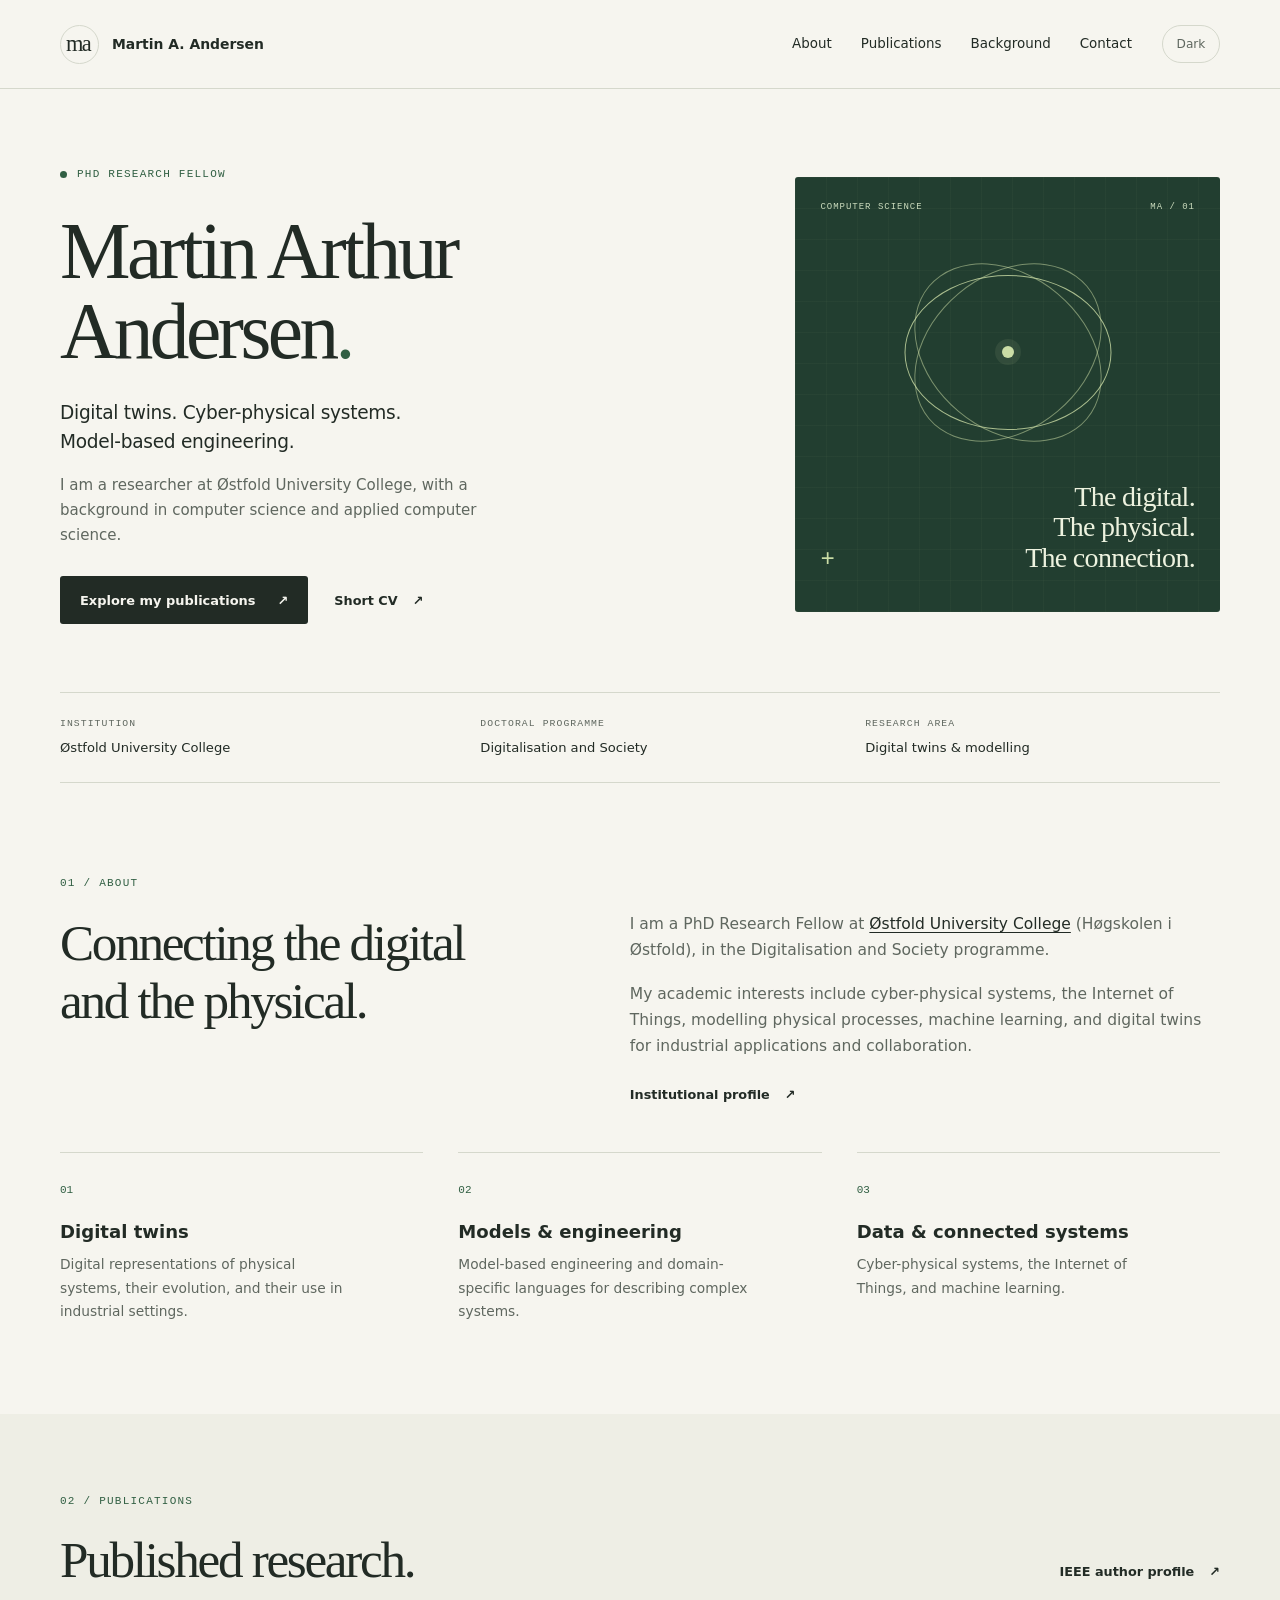
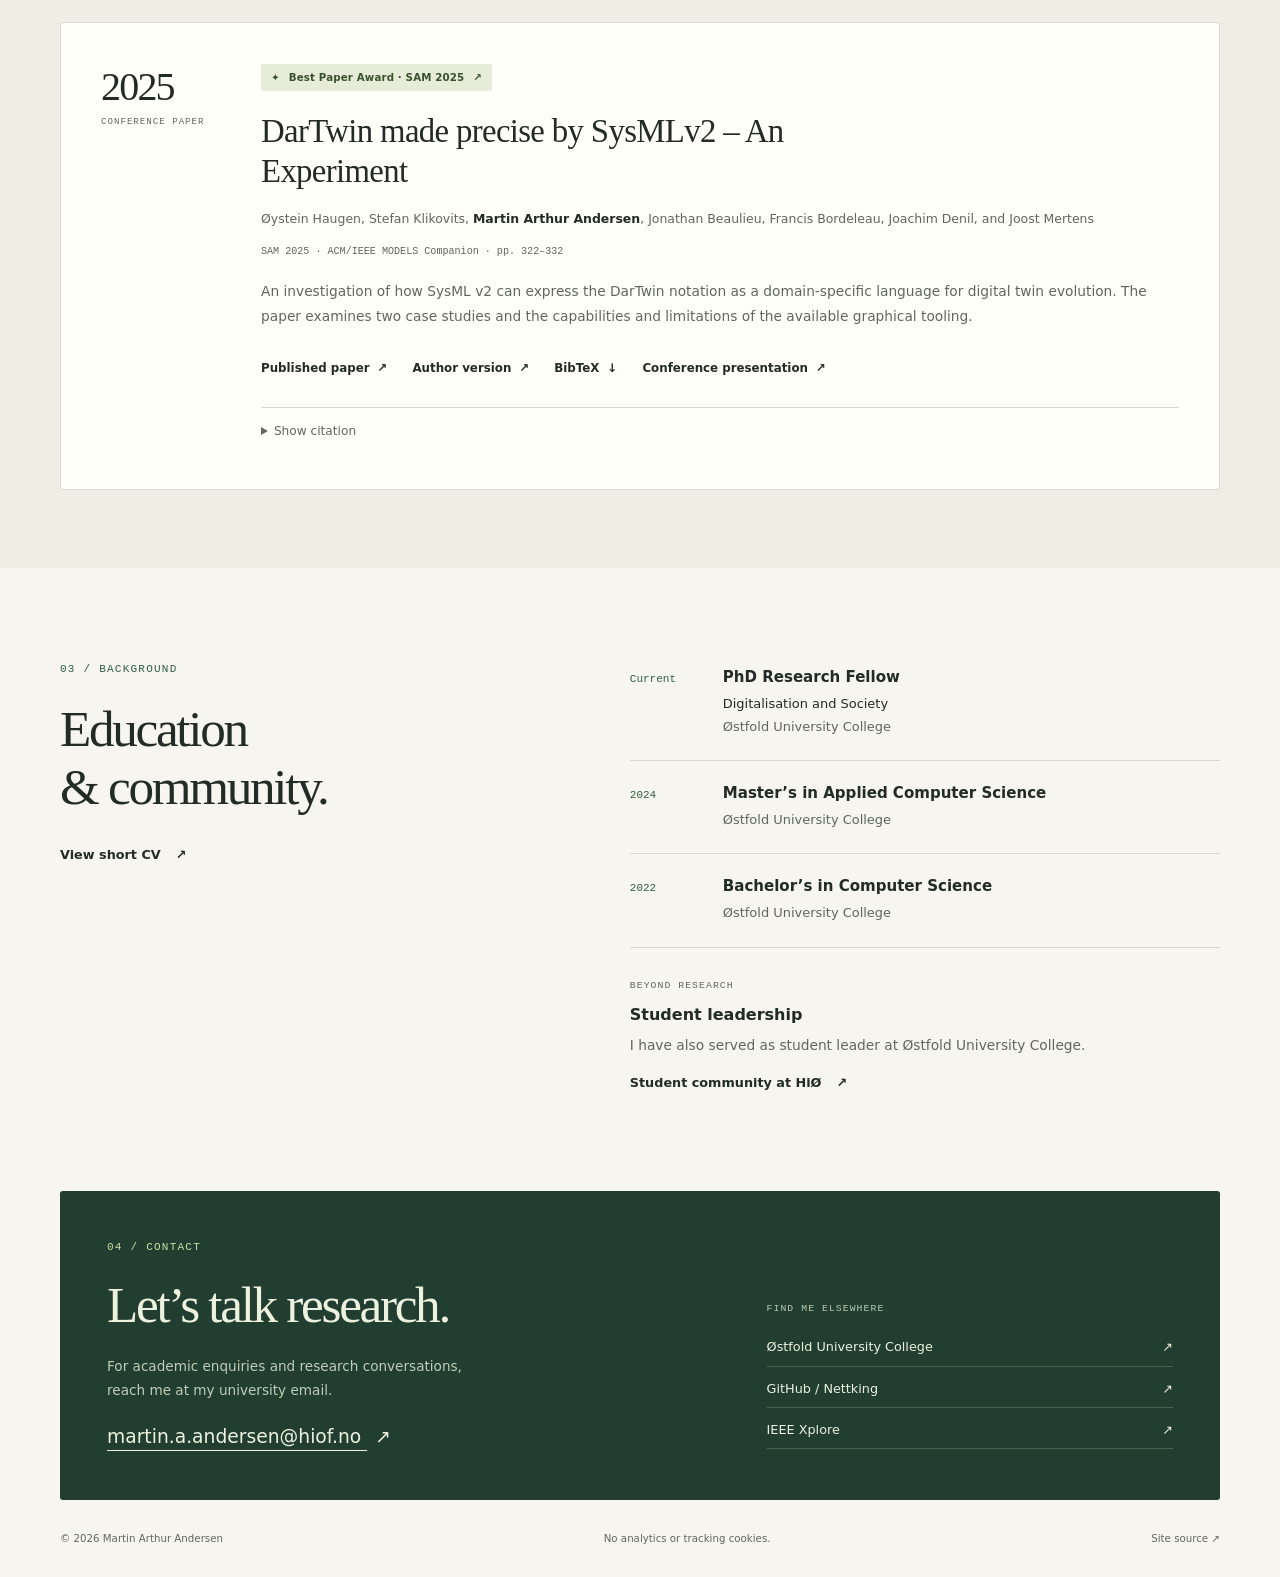
==== index.html @ 7607afc4 "Build personal academic website with verified published research" ====
<!doctype html>
<html lang="en">
<head>
  <meta charset="utf-8">
  <meta name="viewport" content="width=device-width, initial-scale=1">
  <meta name="description" content="Martin Arthur Andersen — PhD Research Fellow at Østfold University College. Digital twins, cyber-physical systems, modelling, and published research.">
  <meta name="theme-color" content="#f6f5ef">
  <meta name="color-scheme" content="light dark">
  <meta name="author" content="Martin Arthur Andersen">
  <meta property="og:type" content="website">
  <meta property="og:title" content="Martin Arthur Andersen | Researcher">
  <meta property="og:description" content="PhD Research Fellow at Østfold University College. Digital twins, cyber-physical systems, and model-based engineering.">
  <meta property="og:url" content="https://nettking.github.io/">
  <link rel="canonical" href="https://nettking.github.io/">
  <link rel="icon" href="assets/favicon.svg" type="image/svg+xml">
  <link rel="stylesheet" href="assets/style.css">
  <script src="assets/site.js" defer></script>
  <title>Martin Arthur Andersen | PhD Research Fellow</title>
  <script type="application/ld+json">
  {"@context":"https://schema.org","@type":"Person","name":"Martin Arthur Andersen","url":"https://nettking.github.io/","jobTitle":"PhD Research Fellow","affiliation":{"@type":"CollegeOrUniversity","name":"Østfold University College","url":"https://www.hiof.no/english/"},"email":"mailto:martin.a.andersen@hiof.no","knowsAbout":["Digital twins","Cyber-physical systems","Model-based engineering","Internet of Things","Machine learning"],"sameAs":["https://www.hiof.no/iio/english/people/aca/martiaan/","https://github.com/Nettking","https://ieeexplore.ieee.org/author/555106484345903"]}
  </script>
</head>
<body>
  <a class="skip-link" href="#main">Skip to content</a>
  <header class="site-header">
    <div class="container header-inner">
      <a class="wordmark" href="./" aria-label="Martin Arthur Andersen, home"><span class="monogram" aria-hidden="true">ma</span><span>Martin A. Andersen</span></a>
      <nav aria-label="Main navigation">
        <a href="#about">About</a><a href="#publications">Publications</a><a href="#background">Background</a><a href="#contact">Contact</a>
      </nav>
      <button class="theme-toggle" type="button" aria-label="Dark theme" aria-pressed="false" hidden>Dark</button>
    </div>
  </header>

  <main id="main">
    <section class="hero container" aria-labelledby="hero-title">
      <div class="hero-copy">
        <p class="eyebrow"><span class="status-dot" aria-hidden="true"></span>PhD Research Fellow</p>
        <h1 id="hero-title">Martin Arthur<br>Andersen<span class="accent">.</span></h1>
        <p class="hero-lead">Digital twins. Cyber-physical systems.<br>Model-based engineering.</p>
        <p class="hero-description">I am a researcher at Østfold University College, with a background in computer science and applied computer science.</p>
        <div class="actions"><a class="button button-primary" href="#publications">Explore my publications <span aria-hidden="true">↗</span></a><a class="text-link" href="cv.html">Short CV <span aria-hidden="true">↗</span></a></div>
      </div>
      <div class="hero-art" aria-hidden="true">
        <div class="art-caption"><span>COMPUTER SCIENCE</span><span>MA / 01</span></div>
        <div class="orbital"><span class="orbit orbit-one"></span><span class="orbit orbit-two"></span><span class="orbit orbit-three"></span><span class="orbit-center"></span></div>
        <div class="art-bottom"><span class="art-cross">+</span><p>The digital.<br>The physical.<br>The connection.</p></div>
      </div>
    </section>

    <div class="container affiliation-strip" aria-label="Academic affiliation">
      <div><span class="micro-label">Institution</span><span>Østfold University College</span></div>
      <div><span class="micro-label">Doctoral programme</span><span>Digitalisation and Society</span></div>
      <div><span class="micro-label">Research area</span><span>Digital twins &amp; modelling</span></div>
    </div>

    <section class="container section" id="about" aria-labelledby="about-title">
      <div class="section-intro"><p class="eyebrow">01 / About</p><h2 id="about-title">Connecting the digital<br>and the physical.</h2></div>
      <div class="about-copy"><p>I am a PhD Research Fellow at <a href="https://www.hiof.no/iio/english/people/aca/martiaan/">Østfold University College</a> (<span lang="nb">Høgskolen i Østfold</span>), in the Digitalisation and Society programme.</p><p>My academic interests include cyber-physical systems, the Internet of Things, modelling physical processes, machine learning, and digital twins for industrial applications and collaboration.</p><a class="text-link" href="https://www.hiof.no/iio/english/people/aca/martiaan/">Institutional profile <span aria-hidden="true">↗</span></a></div>
      <div class="interest-grid">
        <article class="interest"><span class="interest-number" aria-hidden="true">01</span><h3>Digital twins</h3><p>Digital representations of physical systems, their evolution, and their use in industrial settings.</p></article>
        <article class="interest"><span class="interest-number" aria-hidden="true">02</span><h3>Models &amp; engineering</h3><p>Model-based engineering and domain-specific languages for describing complex systems.</p></article>
        <article class="interest"><span class="interest-number" aria-hidden="true">03</span><h3>Data &amp; connected systems</h3><p>Cyber-physical systems, the Internet of Things, and machine learning.</p></article>
      </div>
    </section>

    <section class="publication-section" id="publications" aria-labelledby="publications-title">
      <div class="container">
        <div class="section-heading"><div><p class="eyebrow">02 / Publications</p><h2 id="publications-title">Published research.</h2></div><a class="text-link" href="https://ieeexplore.ieee.org/author/555106484345903">IEEE author profile <span aria-hidden="true">↗</span></a></div>
        <article class="publication" data-publication-id="haugen2025dartwin">
          <div class="publication-side"><span class="publication-year">2025</span><span class="micro-label">Conference paper</span></div>
          <div class="publication-content">
            <a class="award-badge" href="https://sdl-forum.org/Events/SAM2025/papers.php"><span aria-hidden="true">✦</span> Best Paper Award · SAM 2025 <span aria-hidden="true">↗</span></a>
            <h3>DarTwin made precise by SysMLv2 – An Experiment</h3>
            <p class="authors">Øystein Haugen, Stefan Klikovits, <strong>Martin Arthur Andersen</strong>, Jonathan Beaulieu, Francis Bordeleau, Joachim Denil, and Joost Mertens</p>
            <p class="publication-venue">SAM 2025 · ACM/IEEE MODELS Companion · pp. 322–332</p>
            <p class="publication-summary">An investigation of how SysML v2 can express the DarTwin notation as a domain-specific language for digital twin evolution. The paper examines two case studies and the capabilities and limitations of the available graphical tooling.</p>
            <div class="publication-links"><a href="https://doi.org/10.1109/MODELS-C68889.2025.00051">Published paper <span aria-hidden="true">↗</span></a><a href="https://arxiv.org/abs/2510.12478">Author version <span aria-hidden="true">↗</span></a><a href="assets/publications.bib" download>BibTeX <span aria-hidden="true">↓</span></a><a href="https://www.youtube.com/watch?v=5FFlszCC71g">Conference presentation <span aria-hidden="true">↗</span></a></div>
            <details class="citation"><summary>Show citation</summary><p id="citation-text">Haugen, Ø., Klikovits, S., Andersen, M. A., Beaulieu, J., Bordeleau, F., Denil, J., &amp; Mertens, J. (2025). DarTwin made precise by SysMLv2 – An Experiment. In 2025 ACM/IEEE 28th International Conference on Model Driven Engineering Languages and Systems Companion (MODELS-C), pp. 322–332. https://doi.org/10.1109/MODELS-C68889.2025.00051</p><button class="copy-button" type="button" data-copy="citation-text" hidden>Copy citation</button><span class="copy-status" role="status" aria-live="polite"></span></details>
          </div>
        </article>
      </div>
    </section>

    <section class="container section background-section" id="background" aria-labelledby="background-title">
      <div class="section-intro"><p class="eyebrow">03 / Background</p><h2 id="background-title">Education<br>&amp; community.</h2><a class="text-link" href="cv.html">View short CV <span aria-hidden="true">↗</span></a></div>
      <div class="background-content">
        <ol class="timeline">
          <li><span class="timeline-date">Current</span><div><h3>PhD Research Fellow</h3><p>Digitalisation and Society</p><p class="muted">Østfold University College</p></div></li>
          <li><span class="timeline-date">2024</span><div><h3>Master’s in Applied Computer Science</h3><p class="muted">Østfold University College</p></div></li>
          <li><span class="timeline-date">2022</span><div><h3>Bachelor’s in Computer Science</h3><p class="muted">Østfold University College</p></div></li>
        </ol>
        <div class="community"><p class="micro-label">Beyond research</p><h3>Student leadership</h3><p>I have also served as student leader at Østfold University College.</p><a class="text-link" href="https://www.hiof.no/english/studies/exchange-students/events/Fall%202024%20Information%20Meeting">Student community at HiØ <span aria-hidden="true">↗</span></a></div>
      </div>
    </section>

    <section class="container contact-section" id="contact" aria-labelledby="contact-title">
      <div><p class="eyebrow">04 / Contact</p><h2 id="contact-title">Let’s talk research.</h2><p>For academic enquiries and research conversations,<br class="desktop-break"> reach me at my university email.</p><a class="contact-email" href="mailto:martin.a.andersen@hiof.no">martin.a.andersen@hiof.no <span aria-hidden="true">↗</span></a></div>
      <div class="contact-profiles"><span class="micro-label">Find me elsewhere</span><a href="https://www.hiof.no/iio/english/people/aca/martiaan/">Østfold University College <span aria-hidden="true">↗</span></a><a href="https://github.com/Nettking">GitHub / Nettking <span aria-hidden="true">↗</span></a><a href="https://ieeexplore.ieee.org/author/555106484345903">IEEE Xplore <span aria-hidden="true">↗</span></a></div>
    </section>
  </main>
  <footer class="container site-footer"><p>© 2026 Martin Arthur Andersen</p><p>No analytics or tracking cookies.</p><a href="https://github.com/Nettking/nettking.github.io">Site source <span aria-hidden="true">↗</span></a></footer>
</body>
</html>
---- assets/style.css ----
:root{--bg:#f6f5ef;--surface:#eeeee5;--paper:#fffef8;--ink:#222b25;--muted:#5f675f;--line:#d5d8cc;--accent:#315f43;--dark:#223e30;--light:#edf2df;--lime:#cbdda6;--badge-bg:#e6ecd7;--badge-ink:#38512c;--serif:Georgia,'Times New Roman',serif;--sans:system-ui,-apple-system,BlinkMacSystemFont,'Segoe UI',sans-serif;--mono:ui-monospace,SFMono-Regular,Consolas,monospace;color-scheme:light}
:root[data-theme="dark"]{--bg:#19221d;--surface:#202b24;--paper:#263329;--ink:#ecf0e3;--muted:#b7c2b3;--line:#405045;--accent:#b5d19c;--dark:#172e23;--badge-bg:#35482c;--badge-ink:#e2efcf;color-scheme:dark}
@media(prefers-color-scheme:dark){:root:not([data-theme="light"]){--bg:#19221d;--surface:#202b24;--paper:#263329;--ink:#ecf0e3;--muted:#b7c2b3;--line:#405045;--accent:#b5d19c;--dark:#172e23;--badge-bg:#35482c;--badge-ink:#e2efcf;color-scheme:dark}}
*{box-sizing:border-box}html{scroll-behavior:smooth;scroll-padding-top:7rem}body{margin:0;background:var(--bg);color:var(--ink);font-family:var(--sans);font-size:16px;line-height:1.65;-webkit-font-smoothing:antialiased}a{color:inherit;text-underline-offset:.22em;text-decoration-thickness:1px}a:hover{color:var(--accent)}button{font:inherit;cursor:pointer}button[hidden]{display:none!important}a,button,summary{-webkit-tap-highlight-color:transparent}a:focus-visible,button:focus-visible,summary:focus-visible{outline:3px solid var(--accent);outline-offset:5px;border-radius:2px}::selection{background:var(--lime);color:#223e30}h1,h2,h3,p{margin-top:0}h1,h2{font-family:var(--serif);font-weight:400;letter-spacing:-.045em}h2{font-size:clamp(2.4rem,4vw,3.5rem);line-height:1.12;margin-bottom:1.4rem}h3{font-size:1.13rem;line-height:1.4;font-weight:600}p{margin-bottom:1.2rem}svg{display:block}.container{width:min(1160px,calc(100% - 96px));margin-inline:auto}.skip-link{position:absolute;left:16px;top:-100px;z-index:20;padding:12px 20px;background:var(--paper)}.skip-link:focus{top:12px}.site-header{position:sticky;top:0;z-index:10;background:var(--bg);border-bottom:1px solid var(--line)}.header-inner{display:flex;align-items:center;gap:30px;min-height:88px}.wordmark{display:flex;align-items:center;gap:13px;font-size:.87rem;font-weight:600;text-decoration:none;white-space:nowrap}.monogram{display:grid;place-items:center;width:39px;height:39px;border:1px solid var(--line);border-radius:50%;font-family:var(--serif);font-size:1.4rem;font-weight:400;letter-spacing:-.08em;padding-right:3px}nav{display:flex;align-items:center;gap:29px;margin-left:auto;font-size:.84rem}nav a{text-decoration:none}nav a:hover{text-decoration:underline}.theme-toggle{background:none;color:var(--muted);border:1px solid var(--line);border-radius:50px;padding:6px 13px;font-size:.76rem;min-height:38px;min-width:58px}.hero{display:grid;grid-template-columns:1.6fr 1fr;gap:56px;align-items:center;padding-block:76px 68px}.hero-copy{min-width:0}.eyebrow,.micro-label{font-family:var(--mono);text-transform:uppercase;font-weight:400;font-size:.69rem;letter-spacing:.11em}.eyebrow{display:flex;align-items:center;gap:10px;color:var(--accent);margin-bottom:28px}.status-dot{width:7px;height:7px;border-radius:50%;background:var(--accent)}h1{font-size:clamp(3.6rem,6.2vw,5.8rem);line-height:1.01;margin-bottom:26px}.accent{color:var(--accent)}.hero-lead{font-size:1.16rem;line-height:1.6;letter-spacing:-.015em;margin-bottom:16px}.hero-description{color:var(--muted);max-width:430px;font-size:.94rem}.actions{display:flex;align-items:center;gap:26px;flex-wrap:wrap;margin-top:29px}.button{display:inline-flex;gap:22px;align-items:center;justify-content:center;min-height:48px;padding:11px 19px;font-size:.81rem;font-weight:600;text-decoration:none;border:1px solid transparent;border-radius:3px}.button-primary{background:var(--ink);color:var(--bg)}.button-primary:hover{background:var(--accent);color:var(--bg)}.text-link{font-size:.8rem;font-weight:600;text-decoration:none;display:inline-flex;align-items:center;gap:15px;padding-block:6px}.text-link:hover{text-decoration:underline}.hero-art{background:var(--dark);color:var(--light);height:435px;border-radius:3px;padding:25px;position:relative;overflow:hidden;background-image:linear-gradient(#d1dfb908 1px,transparent 1px),linear-gradient(90deg,#d1dfb908 1px,transparent 1px);background-size:31px 31px}.art-caption{display:flex;justify-content:space-between;font:9px var(--mono);letter-spacing:.11em;color:#cbdbbd}.orbital{height:270px;position:relative;width:100%}.orbit{position:absolute;display:block;width:155px;height:207px;left:50%;top:37px;border:1px solid #cbdda685;border-radius:50%;transform-origin:center}.orbit-one{transform:translateX(-50%) rotate(-50deg)}.orbit-two{transform:translateX(-50%) rotate(50deg)}.orbit-three{transform:translateX(-50%) rotate(90deg);border-color:#cbdda6cc}.orbit-center{position:absolute;width:12px;height:12px;left:calc(50% - 6px);top:134px;border-radius:50%;background:var(--lime);box-shadow:0 0 0 7px #cbdda617}.art-bottom{display:flex;align-items:flex-end;justify-content:space-between}.art-bottom p{font:1.75rem/1.08 var(--serif);letter-spacing:-.025em;margin:0;text-align:right}.art-cross{font:24px var(--mono);color:var(--lime)}.affiliation-strip{display:grid;grid-template-columns:1.1fr 1fr 1fr;border-top:1px solid var(--line);border-bottom:1px solid var(--line);padding-block:23px;gap:30px}.affiliation-strip>div{display:flex;flex-direction:column;gap:5px;font-size:.82rem}.micro-label{color:var(--muted);font-size:.61rem}.section{display:grid;grid-template-columns:1fr 1.22fr;column-gap:86px;padding-block:91px}.section-intro .eyebrow{margin-bottom:22px}.about-copy{font-size:.97rem;padding-top:38px}.about-copy p{color:var(--muted)}.about-copy a:not(.text-link){color:var(--ink)}.interest-grid{grid-column:1/-1;display:grid;grid-template-columns:repeat(3,1fr);gap:35px;margin-top:40px}.interest{border-top:1px solid var(--line);padding-top:22px}.interest-number{font:11px var(--mono);color:var(--accent)}.interest h3{margin:18px 0 9px}.interest p{font-size:.86rem;line-height:1.7;color:var(--muted);max-width:295px;margin-bottom:0}.publication-section{background:var(--surface);padding-block:78px}.section-heading{display:flex;justify-content:space-between;align-items:flex-end;gap:20px;margin-bottom:34px}.section-heading h2{margin-bottom:0}.section-heading .eyebrow{margin-bottom:20px}.section-heading .text-link{white-space:nowrap}.publication{background:var(--paper);border:1px solid var(--line);border-radius:3px;padding:40px;display:grid;grid-template-columns:132px 1fr;gap:28px}.publication-side{display:flex;flex-direction:column;gap:7px;padding-top:4px}.publication-year{font:2.5rem/1 var(--serif);letter-spacing:-.045em}.publication-side .micro-label{font-size:.57rem}.publication-content{min-width:0}.award-badge{display:inline-flex;align-items:center;gap:9px;padding:6px 10px;border-radius:2px;background:var(--badge-bg);color:var(--badge-ink);font-size:.64rem;font-weight:600;letter-spacing:.015em;text-decoration:none;line-height:1.5;margin-bottom:20px}.publication h3{font-family:var(--serif);font-size:clamp(1.6rem,2.8vw,2.05rem);font-weight:400;letter-spacing:-.02em;line-height:1.22;margin-bottom:16px;max-width:660px}.authors{font-size:.78rem;line-height:1.9;color:var(--muted);margin-bottom:12px}.authors strong{color:var(--ink);font-weight:600}.publication-venue{font-family:var(--mono);font-size:.63rem;color:var(--muted);line-height:1.8;margin-bottom:18px}.publication-summary{font-size:.86rem;color:var(--muted);line-height:1.8}.publication-links{display:flex;gap:12px 25px;flex-wrap:wrap;margin-top:24px}.publication-links a{font-size:.74rem;font-weight:600;display:inline-flex;align-items:center;gap:8px;text-decoration:none;padding-block:6px}.publication-links a:hover{text-decoration:underline}.citation{font-size:.76rem;margin-top:23px;border-top:1px solid var(--line);padding-top:13px}.citation summary{cursor:pointer;color:var(--muted);width:fit-content;min-height:28px}.citation p{padding-top:15px;overflow-wrap:anywhere}.copy-button{font-size:.72rem;border:1px solid var(--line);border-radius:3px;padding:6px 12px;background:var(--surface);color:var(--ink)}.copy-status{display:inline-block;margin-left:12px;font-size:.72rem}.background-section{padding-block:92px}.timeline{list-style:none;padding:0;margin:0}.timeline li{display:grid;grid-template-columns:73px 1fr;gap:20px;padding-block:22px;border-bottom:1px solid var(--line)}.timeline li:first-child{padding-top:7px}.timeline-date{font:11px var(--mono);color:var(--accent);padding-top:6px}.timeline h3{font-size:.94rem;margin-bottom:5px}.timeline p{font-size:.81rem;margin-bottom:1px}.muted{color:var(--muted)}.community{padding-top:30px}.community .micro-label{margin-bottom:10px}.community h3{font-size:1rem;margin-bottom:8px}.community>p:not(.micro-label){font-size:.86rem;color:var(--muted);margin-bottom:9px}.contact-section{display:grid;grid-template-columns:1.5fr 1fr;gap:50px;background:var(--dark);color:var(--light);padding:47px;border-radius:3px}.contact-section .eyebrow{color:var(--lime);margin-bottom:20px}.contact-section h2{font-size:clamp(2.4rem,4vw,3.4rem);margin-bottom:20px}.contact-section p:not(.eyebrow){color:#c0cdb9;font-size:.85rem;line-height:1.8}.contact-email{font-size:clamp(.95rem,1.6vw,1.17rem);text-underline-offset:7px;overflow-wrap:anywhere}.contact-email span{display:inline-block;padding-left:8px}.contact-section a:hover{color:var(--lime)}.contact-section a:focus-visible{outline-color:var(--lime)}.contact-profiles{align-self:end;padding-bottom:4px;display:flex;flex-direction:column;gap:11px}.contact-profiles .micro-label{color:#b9cbb0;margin-bottom:8px}.contact-profiles a{font-size:.8rem;display:flex;justify-content:space-between;gap:15px;text-decoration:none;padding-bottom:8px;border-bottom:1px solid #cbdda638}.site-footer{display:flex;align-items:center;justify-content:space-between;gap:20px;padding-block:30px;font-size:.64rem;color:var(--muted)}.site-footer p{margin:0}.site-footer a{text-decoration:none}.cv-main{max-width:850px;padding-block:60px}.cv-header{border-bottom:1px solid var(--line);padding-bottom:25px;margin-bottom:35px}.cv-header h1{font-size:clamp(2.8rem,5vw,4rem);margin-bottom:14px}.cv-header .eyebrow{margin-bottom:16px}.cv-header p{margin-bottom:8px}.cv-header .contact-line{font-size:.83rem;overflow-wrap:anywhere}.cv-tools{display:flex;gap:18px;align-items:center;margin-bottom:32px}.cv-section{display:grid;grid-template-columns:150px 1fr;gap:35px;padding-block:24px;border-bottom:1px solid var(--line)}.cv-section h2{font-family:var(--sans);font-size:.91rem;font-weight:600;letter-spacing:0;line-height:1.5;margin:0}.cv-section h3{font-size:.96rem;margin-bottom:6px}.cv-section p{font-size:.85rem}.cv-section p:last-child{margin-bottom:0}.cv-section .cv-item+.cv-item{margin-top:20px}.cv-section .citation{padding-top:0;border:0;margin:0}.error-page{max-width:700px;min-height:75vh;padding-block:100px}.error-page h1{font-size:4rem}.error-page p{max-width:480px}
@media(min-width:1450px){.hero{padding-block:90px 80px}.hero-art{height:455px}.orbital{height:289px}}
@media(max-width:1000px){.container{width:calc(100% - 64px)}.header-inner{gap:20px}nav{gap:19px}.hero{gap:35px;grid-template-columns:1.4fr 1fr}.hero-art{height:407px;padding:20px}.orbital{height:253px}.art-bottom p{font-size:1.6rem}.section{column-gap:44px}.publication{grid-template-columns:95px 1fr;padding:30px;gap:18px}.contact-section{padding:35px;gap:35px}.wordmark>span:last-child{font-size:.8rem}}
@media(max-width:760px){.container{width:calc(100% - 40px)}.header-inner{flex-wrap:wrap;gap:12px;min-height:104px;padding-block:12px}.wordmark{order:1}.theme-toggle{order:2;margin-left:auto}nav{order:3;width:100%;justify-content:space-between;gap:12px;font-size:.76rem}.hero{grid-template-columns:1fr;gap:32px;padding-block:48px 36px}.hero-copy h1{font-size:clamp(3.45rem,11vw,5.6rem)}.hero-description{max-width:520px}.hero-art{display:none}.hero .eyebrow{margin-bottom:22px}.hero-lead{font-size:1.06rem}.affiliation-strip{grid-template-columns:1fr;gap:16px;padding-block:23px}.affiliation-strip>div{flex-direction:row;align-items:baseline;justify-content:space-between;gap:18px;font-size:.75rem}.affiliation-strip .micro-label{max-width:100px;flex-shrink:0;font-size:.56rem}.section{grid-template-columns:1fr;padding-block:56px;gap:20px}.about-copy{padding-top:0;font-size:.9rem}.interest-grid{margin-top:9px;gap:24px;grid-template-columns:1fr}.interest{position:relative;padding:18px 0 0 34px}.interest-number{position:absolute;left:0;top:23px}.interest h3{margin-top:0;font-size:1.03rem}.interest p{max-width:100%}.section-heading{align-items:flex-start;flex-direction:column;gap:12px}.section-heading .eyebrow{margin-bottom:18px}.publication-section{padding-block:52px}.publication{grid-template-columns:1fr;gap:24px;padding:24px}.publication-side{flex-direction:row;align-items:center;gap:15px}.publication-year{font-size:1.8rem}.publication h3{font-size:1.68rem}.award-badge{font-size:.6rem}.publication-links{gap:9px 19px}.background-section{gap:28px}.timeline li{grid-template-columns:61px 1fr;gap:16px}.contact-section{grid-template-columns:1fr;padding:29px;gap:32px}.contact-section h2{font-size:2.5rem}.contact-profiles{max-width:420px}.site-footer{flex-wrap:wrap;justify-content:flex-start;gap:8px 20px;padding-block:24px}.site-footer p:first-child{flex-basis:100%}.cv-main{padding-block:35px}.cv-section{grid-template-columns:1fr;gap:16px}.cv-section h2{color:var(--accent)}html{scroll-padding-top:9rem}}
@media(max-width:370px){.container{width:calc(100% - 32px)}.wordmark>span:last-child{font-size:.73rem}.hero-copy h1{font-size:3.05rem}.affiliation-strip>div{font-size:.68rem}.publication{padding:19px}.contact-section{padding:23px}.contact-email{font-size:.87rem}}
@media(prefers-reduced-motion:reduce){html{scroll-behavior:auto}}
@media print{html{scroll-padding-top:0}body{background:white!important;color:#111!important;font-size:11pt}.site-header,.site-footer,.skip-link,.cv-tools,.hero-art,.theme-toggle,.copy-button{display:none!important}.container{width:100%;max-width:none}.cv-main{padding:0}.cv-header{padding-bottom:14pt;margin-bottom:10pt}.cv-header h1{font-size:28pt}.cv-section{padding-block:13pt;gap:20pt;grid-template-columns:110pt 1fr;break-inside:avoid}.cv-section h2{color:#111!important}.cv-section p{font-size:10pt}.cv-section a{color:#111!important}.cv-header .eyebrow,.muted,.micro-label{color:#444!important}.cv-header p{font-size:10pt}.contact-section,.publication-section{background:white;color:#111}.contact-section p:not(.eyebrow),.contact-section .eyebrow{color:#111}.hero,.section{padding-block:20pt}.contact-section{break-inside:avoid}@page{margin:16mm}}
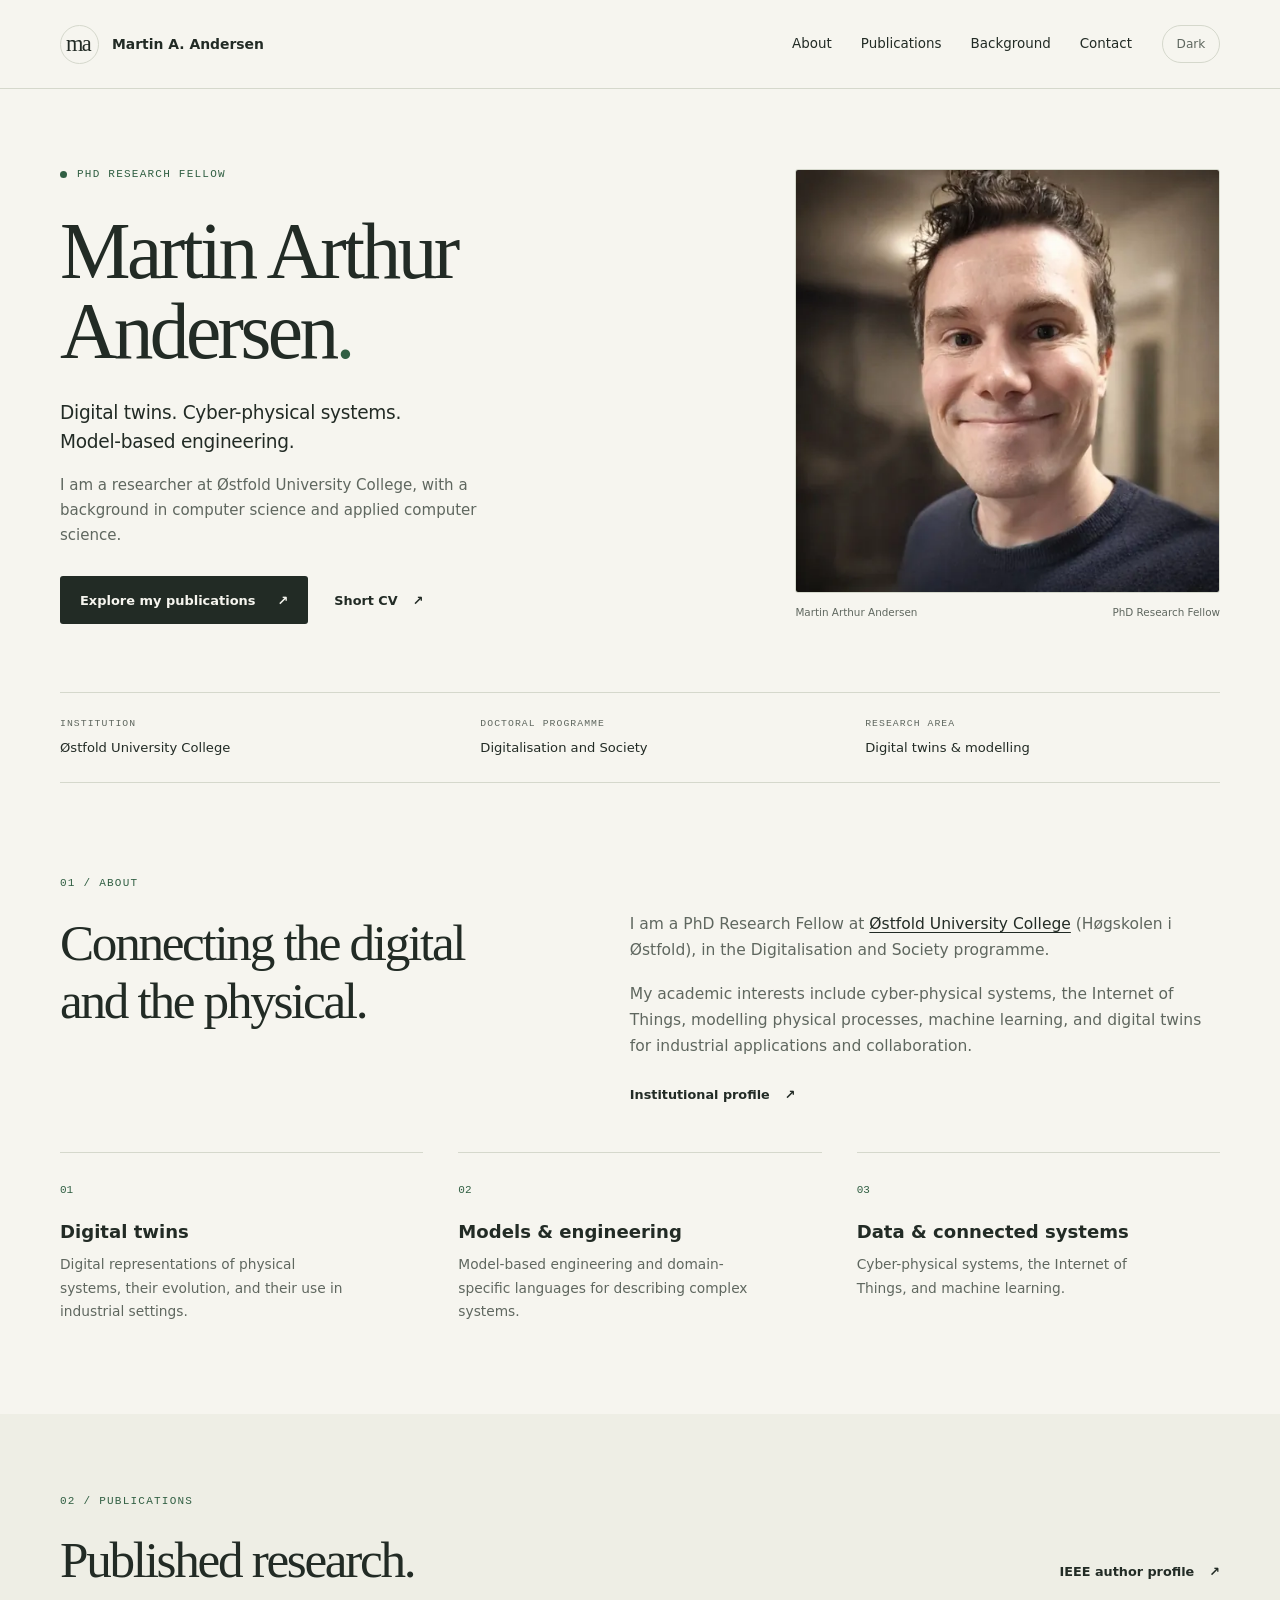
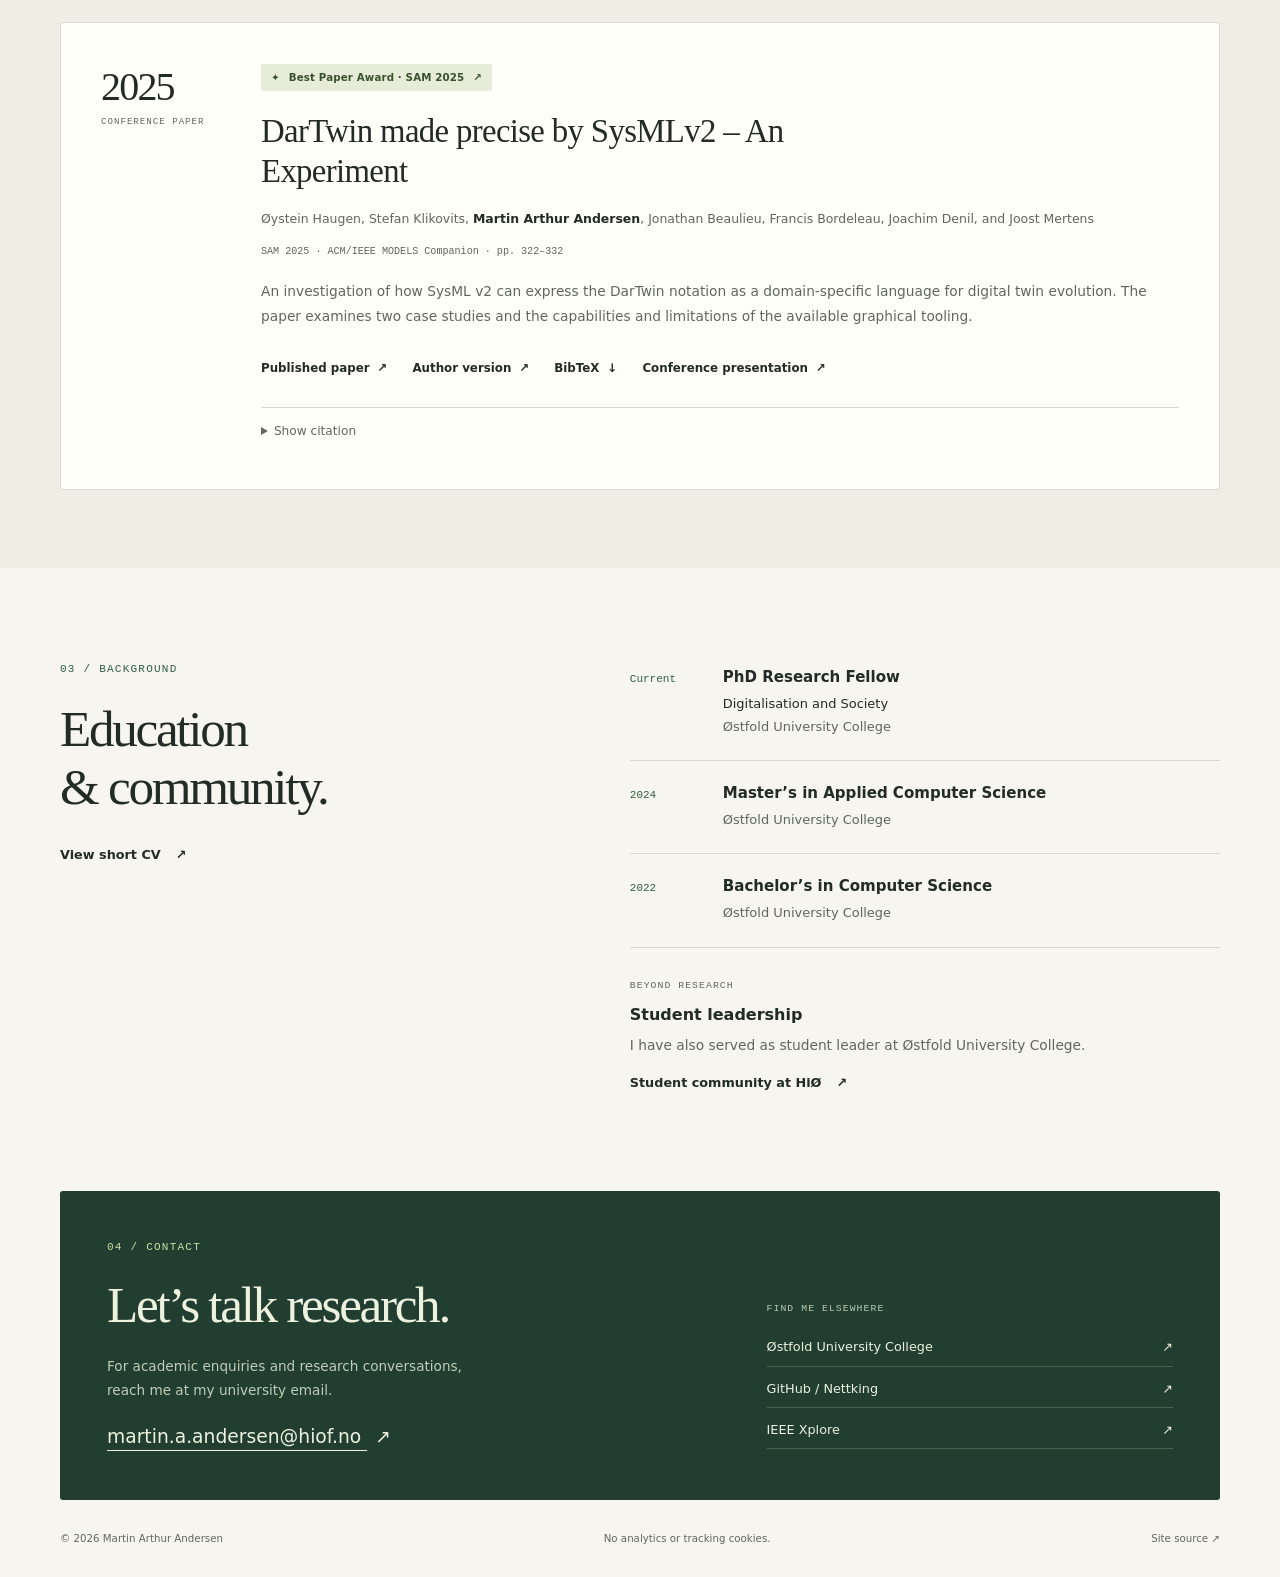
==== commit e8db4016: "Add owner-supplied portrait to the homepage" ====
--- a/index.html
+++ b/index.html
@@ -14,6 +14,7 @@
   <link rel="canonical" href="https://nettking.github.io/">
   <link rel="icon" href="assets/favicon.svg" type="image/svg+xml">
   <link rel="stylesheet" href="assets/style.css">
+  <link rel="stylesheet" href="assets/portrait.css">
   <script src="assets/site.js" defer></script>
   <title>Martin Arthur Andersen | PhD Research Fellow</title>
   <script type="application/ld+json">
@@ -41,11 +42,10 @@
         <p class="hero-description">I am a researcher at Østfold University College, with a background in computer science and applied computer science.</p>
         <div class="actions"><a class="button button-primary" href="#publications">Explore my publications <span aria-hidden="true">↗</span></a><a class="text-link" href="cv.html">Short CV <span aria-hidden="true">↗</span></a></div>
       </div>
-      <div class="hero-art" aria-hidden="true">
-        <div class="art-caption"><span>COMPUTER SCIENCE</span><span>MA / 01</span></div>
-        <div class="orbital"><span class="orbit orbit-one"></span><span class="orbit orbit-two"></span><span class="orbit orbit-three"></span><span class="orbit-center"></span></div>
-        <div class="art-bottom"><span class="art-cross">+</span><p>The digital.<br>The physical.<br>The connection.</p></div>
-      </div>
+      <figure class="hero-portrait">
+        <img src="assets/portrait.webp" alt="Portrait of Martin Arthur Andersen" width="512" height="512" decoding="async" fetchpriority="high">
+        <figcaption><span>Martin Arthur Andersen</span><span>PhD Research Fellow</span></figcaption>
+      </figure>
     </section>
 
     <div class="container affiliation-strip" aria-label="Academic affiliation">
--- a/assets/portrait.css
+++ b/assets/portrait.css
@@ -0,0 +1,37 @@
+/* Owner-supplied portrait. Keep the full square composition on every screen. */
+.hero-portrait {
+  margin: 0;
+  width: 100%;
+  align-self: center;
+}
+.hero-portrait img {
+  display: block;
+  width: 100%;
+  height: auto;
+  aspect-ratio: 1;
+  border: 1px solid var(--line);
+  border-radius: 3px;
+}
+.hero-portrait figcaption {
+  display: flex;
+  justify-content: space-between;
+  flex-wrap: wrap;
+  gap: 4px 12px;
+  margin-top: 12px;
+  color: var(--muted);
+  font-size: .65rem;
+  line-height: 1.5;
+}
+@media (max-width: 760px) {
+  .hero-portrait {
+    grid-row: 1;
+    width: 160px;
+    max-width: 100%;
+  }
+  .hero-portrait figcaption {
+    display: none;
+  }
+}
+@media print {
+  .hero-portrait { display: none; }
+}
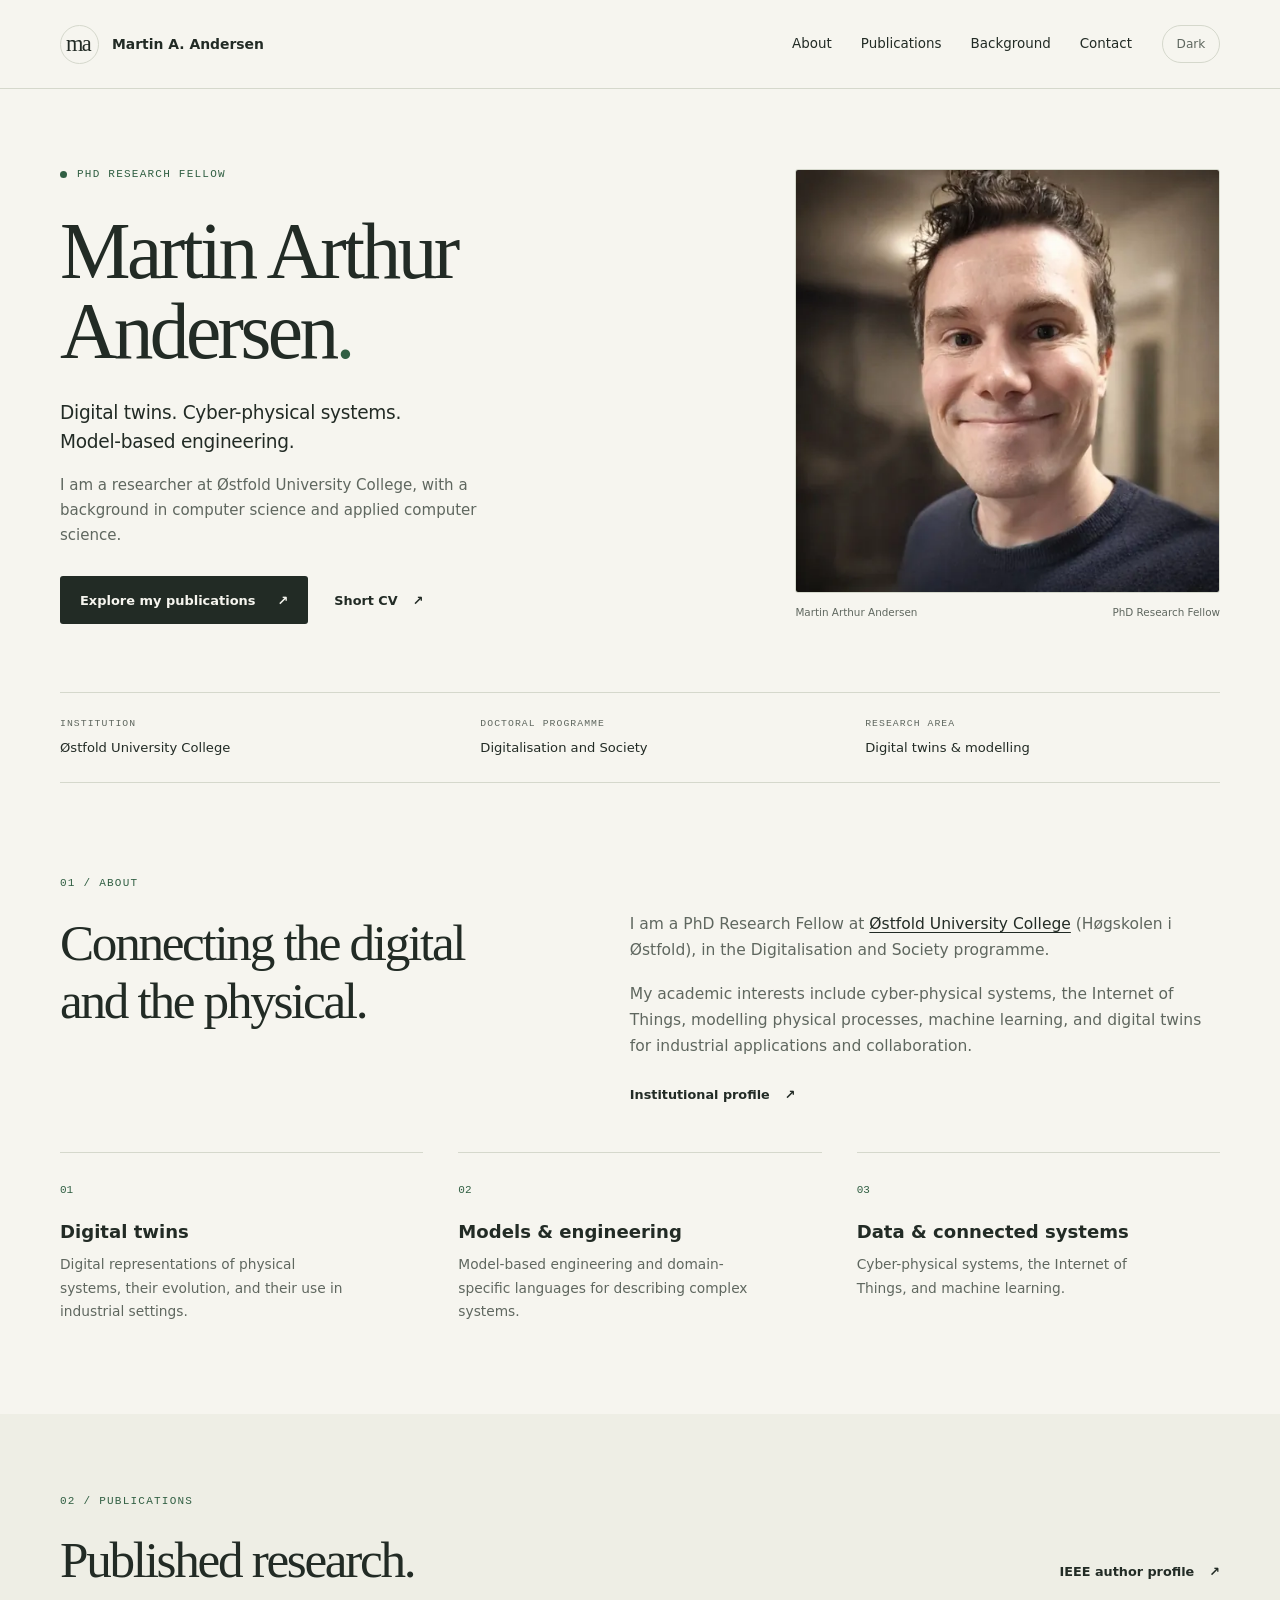
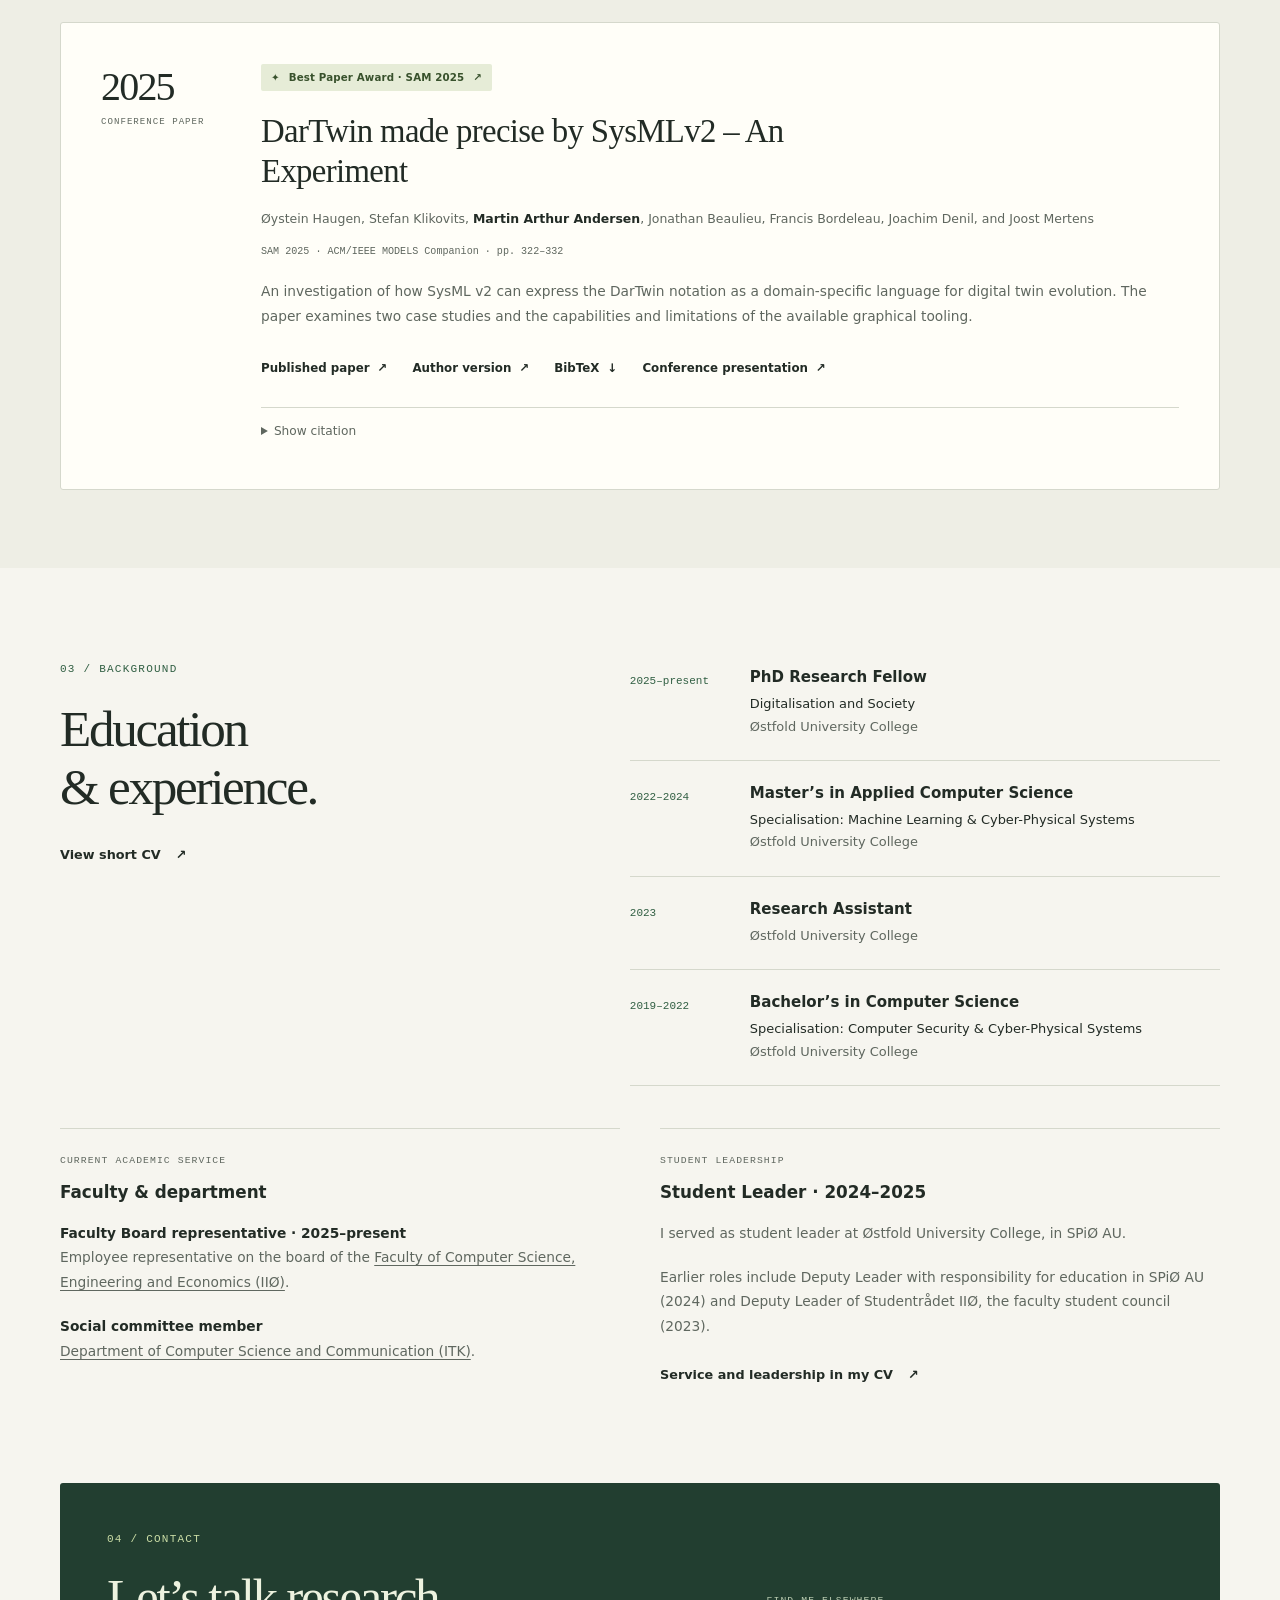
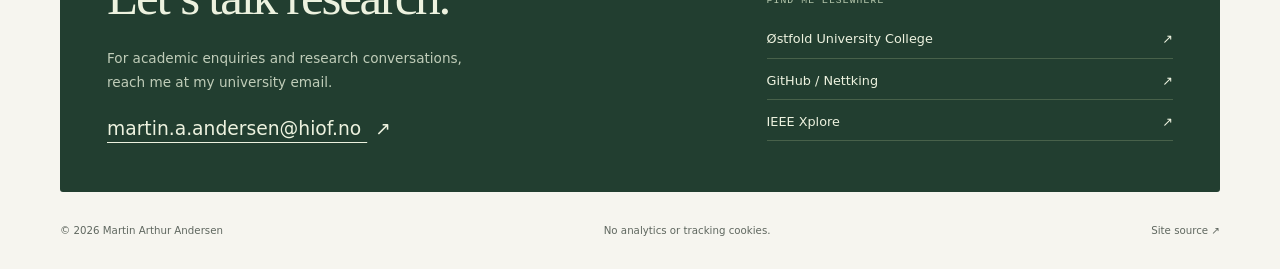
==== commit b151c824: "Expand approved professional background and current academic service" ====
--- a/index.html
+++ b/index.html
@@ -15,6 +15,7 @@
   <link rel="icon" href="assets/favicon.svg" type="image/svg+xml">
   <link rel="stylesheet" href="assets/style.css">
   <link rel="stylesheet" href="assets/portrait.css">
+  <link rel="stylesheet" href="assets/background.css">
   <script src="assets/site.js" defer></script>
   <title>Martin Arthur Andersen | PhD Research Fellow</title>
   <script type="application/ld+json">
@@ -83,14 +84,27 @@
     </section>
 
     <section class="container section background-section" id="background" aria-labelledby="background-title">
-      <div class="section-intro"><p class="eyebrow">03 / Background</p><h2 id="background-title">Education<br>&amp; community.</h2><a class="text-link" href="cv.html">View short CV <span aria-hidden="true">↗</span></a></div>
+      <div class="section-intro"><p class="eyebrow">03 / Background</p><h2 id="background-title">Education<br>&amp; experience.</h2><a class="text-link" href="cv.html">View short CV <span aria-hidden="true">↗</span></a></div>
       <div class="background-content">
         <ol class="timeline">
-          <li><span class="timeline-date">Current</span><div><h3>PhD Research Fellow</h3><p>Digitalisation and Society</p><p class="muted">Østfold University College</p></div></li>
-          <li><span class="timeline-date">2024</span><div><h3>Master’s in Applied Computer Science</h3><p class="muted">Østfold University College</p></div></li>
-          <li><span class="timeline-date">2022</span><div><h3>Bachelor’s in Computer Science</h3><p class="muted">Østfold University College</p></div></li>
+          <li><span class="timeline-date">2025–present</span><div><h3>PhD Research Fellow</h3><p>Digitalisation and Society</p><p class="muted">Østfold University College</p></div></li>
+          <li><span class="timeline-date">2022–2024</span><div><h3>Master’s in Applied Computer Science</h3><p>Specialisation: Machine Learning &amp; Cyber-Physical Systems</p><p class="muted">Østfold University College</p></div></li>
+          <li><span class="timeline-date">2023</span><div><h3>Research Assistant</h3><p class="muted">Østfold University College</p></div></li>
+          <li><span class="timeline-date">2019–2022</span><div><h3>Bachelor’s in Computer Science</h3><p>Specialisation: Computer Security &amp; Cyber-Physical Systems</p><p class="muted">Østfold University College</p></div></li>
         </ol>
-        <div class="community"><p class="micro-label">Beyond research</p><h3>Student leadership</h3><p>I have also served as student leader at Østfold University College.</p><a class="text-link" href="https://www.hiof.no/english/studies/exchange-students/events/Fall%202024%20Information%20Meeting">Student community at HiØ <span aria-hidden="true">↗</span></a></div>
+      </div>
+      <div class="service-grid">
+        <article class="service-card" aria-labelledby="current-service-title">
+          <p class="micro-label">Current academic service</p><h3 id="current-service-title">Faculty &amp; department</h3>
+          <p><strong>Faculty Board representative · 2025–present</strong><br>Employee representative on the board of the <a href="https://www.hiof.no/iio/english/">Faculty of Computer Science, Engineering and Economics (IIØ)</a>.</p>
+          <p><strong>Social committee member</strong><br><a href="https://www.hiof.no/iio/itk/english/">Department of Computer Science and Communication (ITK)</a>.</p>
+        </article>
+        <article class="service-card" aria-labelledby="student-leadership-title">
+          <p class="micro-label">Student leadership</p><h3 id="student-leadership-title">Student Leader · 2024–2025</h3>
+          <p>I served as student leader at Østfold University College, in <span lang="nb">SPiØ AU</span>.</p>
+          <p>Earlier roles include Deputy Leader with responsibility for education in <span lang="nb">SPiØ AU</span> (2024) and Deputy Leader of <span lang="nb">Studentrådet IIØ</span>, the faculty student council (2023).</p>
+          <a class="text-link" href="cv.html#service-title">Service and leadership in my CV <span aria-hidden="true">↗</span></a>
+        </article>
       </div>
     </section>
 
--- a/assets/background.css
+++ b/assets/background.css
@@ -0,0 +1,15 @@
+/* Education periods and the approved service section. */
+.background-content,.service-card,.cv-section>div{min-width:0}
+.timeline li{grid-template-columns:100px minmax(0,1fr)}
+.timeline-date{line-height:1.5}
+.service-grid{grid-column:1/-1;display:grid;grid-template-columns:1fr 1fr;gap:40px;margin-top:42px}
+.service-card{border-top:1px solid var(--line);padding-top:24px}
+.service-card .micro-label{margin-bottom:12px}
+.service-card h3{font-size:1.05rem;margin-bottom:16px}
+.service-card p:not(.micro-label){font-size:.86rem;color:var(--muted);line-height:1.8}
+.service-card strong{color:var(--ink);font-weight:600}
+.service-card a:not(.text-link){text-decoration-thickness:1px}
+.cv-section .muted[lang="nb"]{font-size:.76rem}
+@media(max-width:760px){.service-grid{grid-template-columns:1fr;gap:25px;margin-top:6px}.timeline li{grid-template-columns:88px minmax(0,1fr);gap:16px}}
+@media(max-width:370px){.timeline li{grid-template-columns:76px minmax(0,1fr);gap:12px}.timeline-date{font-size:10px}}
+@media print{.cv-section{padding-block:9pt}.cv-section p{margin-bottom:7pt}.cv-section .cv-item+.cv-item{margin-top:12pt}.service-grid{gap:20pt;margin-top:20pt}.service-card{break-inside:avoid}.cv-section .cv-item{break-inside:avoid}.cv-section .muted[lang="nb"]{font-size:9pt}}
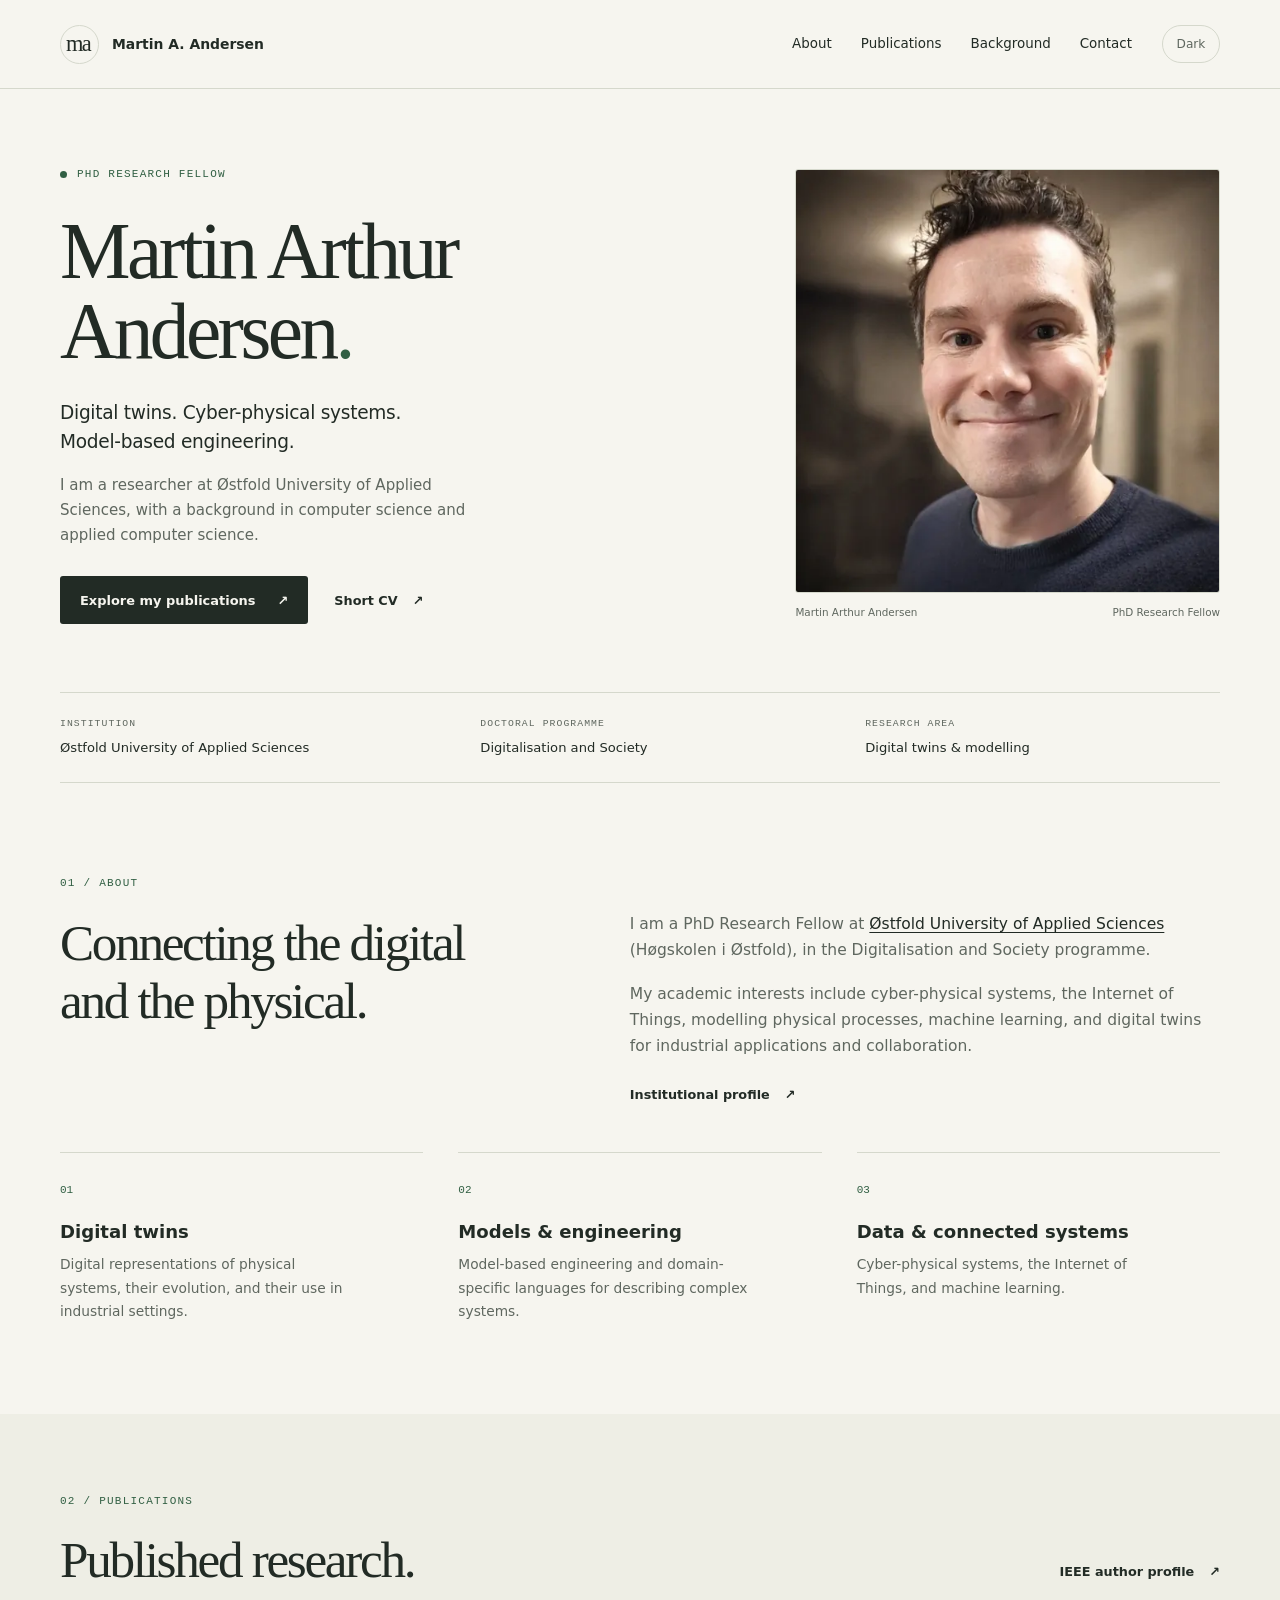
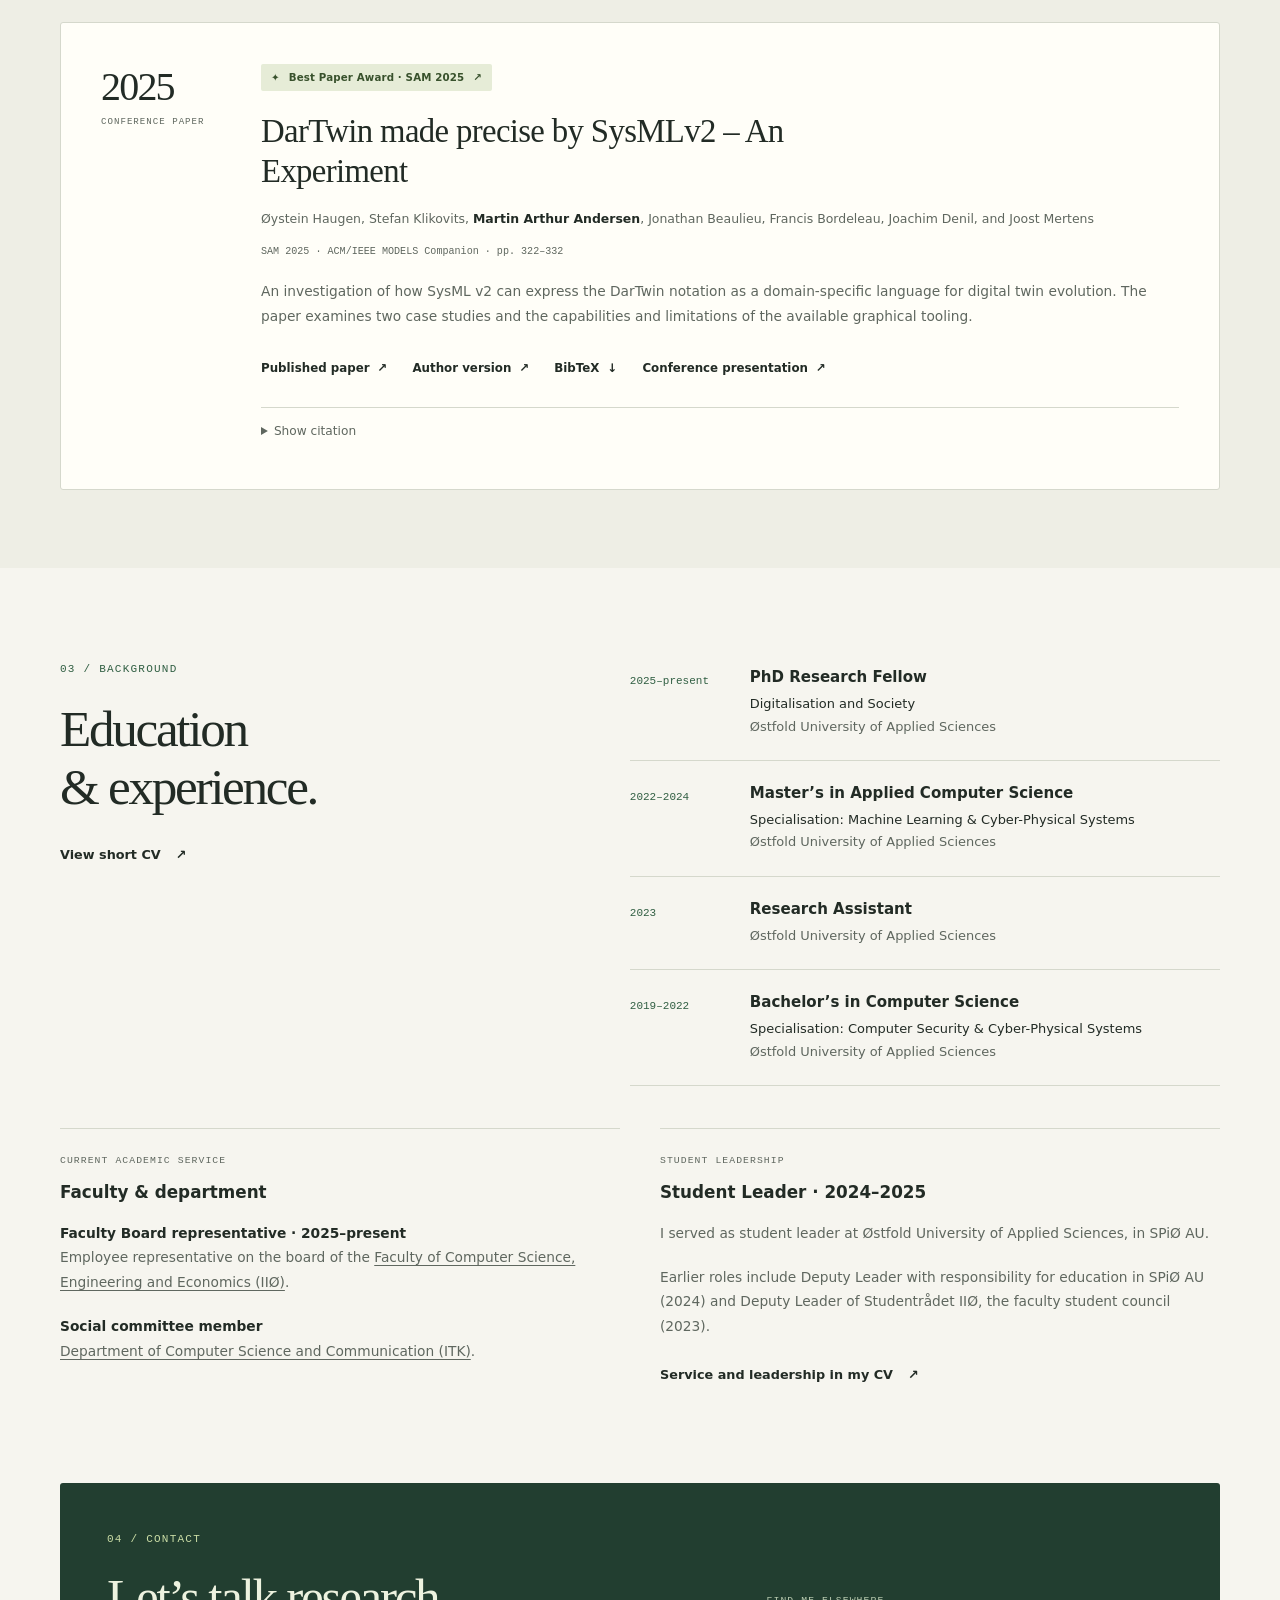
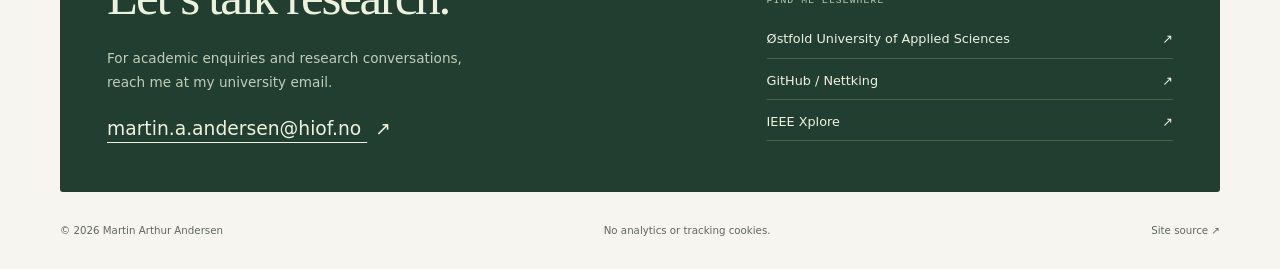
==== commit 43a71a84: "Use current Østfold University of Applied Sciences name throughout site" ====
--- a/index.html
+++ b/index.html
@@ -3,13 +3,13 @@
 <head>
   <meta charset="utf-8">
   <meta name="viewport" content="width=device-width, initial-scale=1">
-  <meta name="description" content="Martin Arthur Andersen — PhD Research Fellow at Østfold University College. Digital twins, cyber-physical systems, modelling, and published research.">
+  <meta name="description" content="Martin Arthur Andersen — PhD Research Fellow at Østfold University of Applied Sciences. Digital twins, cyber-physical systems, modelling, and published research.">
   <meta name="theme-color" content="#f6f5ef">
   <meta name="color-scheme" content="light dark">
   <meta name="author" content="Martin Arthur Andersen">
   <meta property="og:type" content="website">
   <meta property="og:title" content="Martin Arthur Andersen | Researcher">
-  <meta property="og:description" content="PhD Research Fellow at Østfold University College. Digital twins, cyber-physical systems, and model-based engineering.">
+  <meta property="og:description" content="PhD Research Fellow at Østfold University of Applied Sciences. Digital twins, cyber-physical systems, and model-based engineering.">
   <meta property="og:url" content="https://nettking.github.io/">
   <link rel="canonical" href="https://nettking.github.io/">
   <link rel="icon" href="assets/favicon.svg" type="image/svg+xml">
@@ -19,7 +19,7 @@
   <script src="assets/site.js" defer></script>
   <title>Martin Arthur Andersen | PhD Research Fellow</title>
   <script type="application/ld+json">
-  {"@context":"https://schema.org","@type":"Person","name":"Martin Arthur Andersen","url":"https://nettking.github.io/","jobTitle":"PhD Research Fellow","affiliation":{"@type":"CollegeOrUniversity","name":"Østfold University College","url":"https://www.hiof.no/english/"},"email":"mailto:martin.a.andersen@hiof.no","knowsAbout":["Digital twins","Cyber-physical systems","Model-based engineering","Internet of Things","Machine learning"],"sameAs":["https://www.hiof.no/iio/english/people/aca/martiaan/","https://github.com/Nettking","https://ieeexplore.ieee.org/author/555106484345903"]}
+  {"@context":"https://schema.org","@type":"Person","name":"Martin Arthur Andersen","url":"https://nettking.github.io/","jobTitle":"PhD Research Fellow","affiliation":{"@type":"CollegeOrUniversity","name":"Østfold University of Applied Sciences","url":"https://www.hiof.no/english/"},"email":"mailto:martin.a.andersen@hiof.no","knowsAbout":["Digital twins","Cyber-physical systems","Model-based engineering","Internet of Things","Machine learning"],"sameAs":["https://www.hiof.no/iio/english/people/aca/martiaan/","https://github.com/Nettking","https://ieeexplore.ieee.org/author/555106484345903"]}
   </script>
 </head>
 <body>
@@ -40,7 +40,7 @@
         <p class="eyebrow"><span class="status-dot" aria-hidden="true"></span>PhD Research Fellow</p>
         <h1 id="hero-title">Martin Arthur<br>Andersen<span class="accent">.</span></h1>
         <p class="hero-lead">Digital twins. Cyber-physical systems.<br>Model-based engineering.</p>
-        <p class="hero-description">I am a researcher at Østfold University College, with a background in computer science and applied computer science.</p>
+        <p class="hero-description">I am a researcher at Østfold University of Applied Sciences, with a background in computer science and applied computer science.</p>
         <div class="actions"><a class="button button-primary" href="#publications">Explore my publications <span aria-hidden="true">↗</span></a><a class="text-link" href="cv.html">Short CV <span aria-hidden="true">↗</span></a></div>
       </div>
       <figure class="hero-portrait">
@@ -50,14 +50,14 @@
     </section>
 
     <div class="container affiliation-strip" aria-label="Academic affiliation">
-      <div><span class="micro-label">Institution</span><span>Østfold University College</span></div>
+      <div><span class="micro-label">Institution</span><span>Østfold University of Applied Sciences</span></div>
       <div><span class="micro-label">Doctoral programme</span><span>Digitalisation and Society</span></div>
       <div><span class="micro-label">Research area</span><span>Digital twins &amp; modelling</span></div>
     </div>
 
     <section class="container section" id="about" aria-labelledby="about-title">
       <div class="section-intro"><p class="eyebrow">01 / About</p><h2 id="about-title">Connecting the digital<br>and the physical.</h2></div>
-      <div class="about-copy"><p>I am a PhD Research Fellow at <a href="https://www.hiof.no/iio/english/people/aca/martiaan/">Østfold University College</a> (<span lang="nb">Høgskolen i Østfold</span>), in the Digitalisation and Society programme.</p><p>My academic interests include cyber-physical systems, the Internet of Things, modelling physical processes, machine learning, and digital twins for industrial applications and collaboration.</p><a class="text-link" href="https://www.hiof.no/iio/english/people/aca/martiaan/">Institutional profile <span aria-hidden="true">↗</span></a></div>
+      <div class="about-copy"><p>I am a PhD Research Fellow at <a href="https://www.hiof.no/iio/english/people/aca/martiaan/">Østfold University of Applied Sciences</a> (<span lang="nb">Høgskolen i Østfold</span>), in the Digitalisation and Society programme.</p><p>My academic interests include cyber-physical systems, the Internet of Things, modelling physical processes, machine learning, and digital twins for industrial applications and collaboration.</p><a class="text-link" href="https://www.hiof.no/iio/english/people/aca/martiaan/">Institutional profile <span aria-hidden="true">↗</span></a></div>
       <div class="interest-grid">
         <article class="interest"><span class="interest-number" aria-hidden="true">01</span><h3>Digital twins</h3><p>Digital representations of physical systems, their evolution, and their use in industrial settings.</p></article>
         <article class="interest"><span class="interest-number" aria-hidden="true">02</span><h3>Models &amp; engineering</h3><p>Model-based engineering and domain-specific languages for describing complex systems.</p></article>
@@ -87,10 +87,10 @@
       <div class="section-intro"><p class="eyebrow">03 / Background</p><h2 id="background-title">Education<br>&amp; experience.</h2><a class="text-link" href="cv.html">View short CV <span aria-hidden="true">↗</span></a></div>
       <div class="background-content">
         <ol class="timeline">
-          <li><span class="timeline-date">2025–present</span><div><h3>PhD Research Fellow</h3><p>Digitalisation and Society</p><p class="muted">Østfold University College</p></div></li>
-          <li><span class="timeline-date">2022–2024</span><div><h3>Master’s in Applied Computer Science</h3><p>Specialisation: Machine Learning &amp; Cyber-Physical Systems</p><p class="muted">Østfold University College</p></div></li>
-          <li><span class="timeline-date">2023</span><div><h3>Research Assistant</h3><p class="muted">Østfold University College</p></div></li>
-          <li><span class="timeline-date">2019–2022</span><div><h3>Bachelor’s in Computer Science</h3><p>Specialisation: Computer Security &amp; Cyber-Physical Systems</p><p class="muted">Østfold University College</p></div></li>
+          <li><span class="timeline-date">2025–present</span><div><h3>PhD Research Fellow</h3><p>Digitalisation and Society</p><p class="muted">Østfold University of Applied Sciences</p></div></li>
+          <li><span class="timeline-date">2022–2024</span><div><h3>Master’s in Applied Computer Science</h3><p>Specialisation: Machine Learning &amp; Cyber-Physical Systems</p><p class="muted">Østfold University of Applied Sciences</p></div></li>
+          <li><span class="timeline-date">2023</span><div><h3>Research Assistant</h3><p class="muted">Østfold University of Applied Sciences</p></div></li>
+          <li><span class="timeline-date">2019–2022</span><div><h3>Bachelor’s in Computer Science</h3><p>Specialisation: Computer Security &amp; Cyber-Physical Systems</p><p class="muted">Østfold University of Applied Sciences</p></div></li>
         </ol>
       </div>
       <div class="service-grid">
@@ -101,7 +101,7 @@
         </article>
         <article class="service-card" aria-labelledby="student-leadership-title">
           <p class="micro-label">Student leadership</p><h3 id="student-leadership-title">Student Leader · 2024–2025</h3>
-          <p>I served as student leader at Østfold University College, in <span lang="nb">SPiØ AU</span>.</p>
+          <p>I served as student leader at Østfold University of Applied Sciences, in <span lang="nb">SPiØ AU</span>.</p>
           <p>Earlier roles include Deputy Leader with responsibility for education in <span lang="nb">SPiØ AU</span> (2024) and Deputy Leader of <span lang="nb">Studentrådet IIØ</span>, the faculty student council (2023).</p>
           <a class="text-link" href="cv.html#service-title">Service and leadership in my CV <span aria-hidden="true">↗</span></a>
         </article>
@@ -110,7 +110,7 @@
 
     <section class="container contact-section" id="contact" aria-labelledby="contact-title">
       <div><p class="eyebrow">04 / Contact</p><h2 id="contact-title">Let’s talk research.</h2><p>For academic enquiries and research conversations,<br class="desktop-break"> reach me at my university email.</p><a class="contact-email" href="mailto:martin.a.andersen@hiof.no">martin.a.andersen@hiof.no <span aria-hidden="true">↗</span></a></div>
-      <div class="contact-profiles"><span class="micro-label">Find me elsewhere</span><a href="https://www.hiof.no/iio/english/people/aca/martiaan/">Østfold University College <span aria-hidden="true">↗</span></a><a href="https://github.com/Nettking">GitHub / Nettking <span aria-hidden="true">↗</span></a><a href="https://ieeexplore.ieee.org/author/555106484345903">IEEE Xplore <span aria-hidden="true">↗</span></a></div>
+      <div class="contact-profiles"><span class="micro-label">Find me elsewhere</span><a href="https://www.hiof.no/iio/english/people/aca/martiaan/">Østfold University of Applied Sciences <span aria-hidden="true">↗</span></a><a href="https://github.com/Nettking">GitHub / Nettking <span aria-hidden="true">↗</span></a><a href="https://ieeexplore.ieee.org/author/555106484345903">IEEE Xplore <span aria-hidden="true">↗</span></a></div>
     </section>
   </main>
   <footer class="container site-footer"><p>© 2026 Martin Arthur Andersen</p><p>No analytics or tracking cookies.</p><a href="https://github.com/Nettking/nettking.github.io">Site source <span aria-hidden="true">↗</span></a></footer>
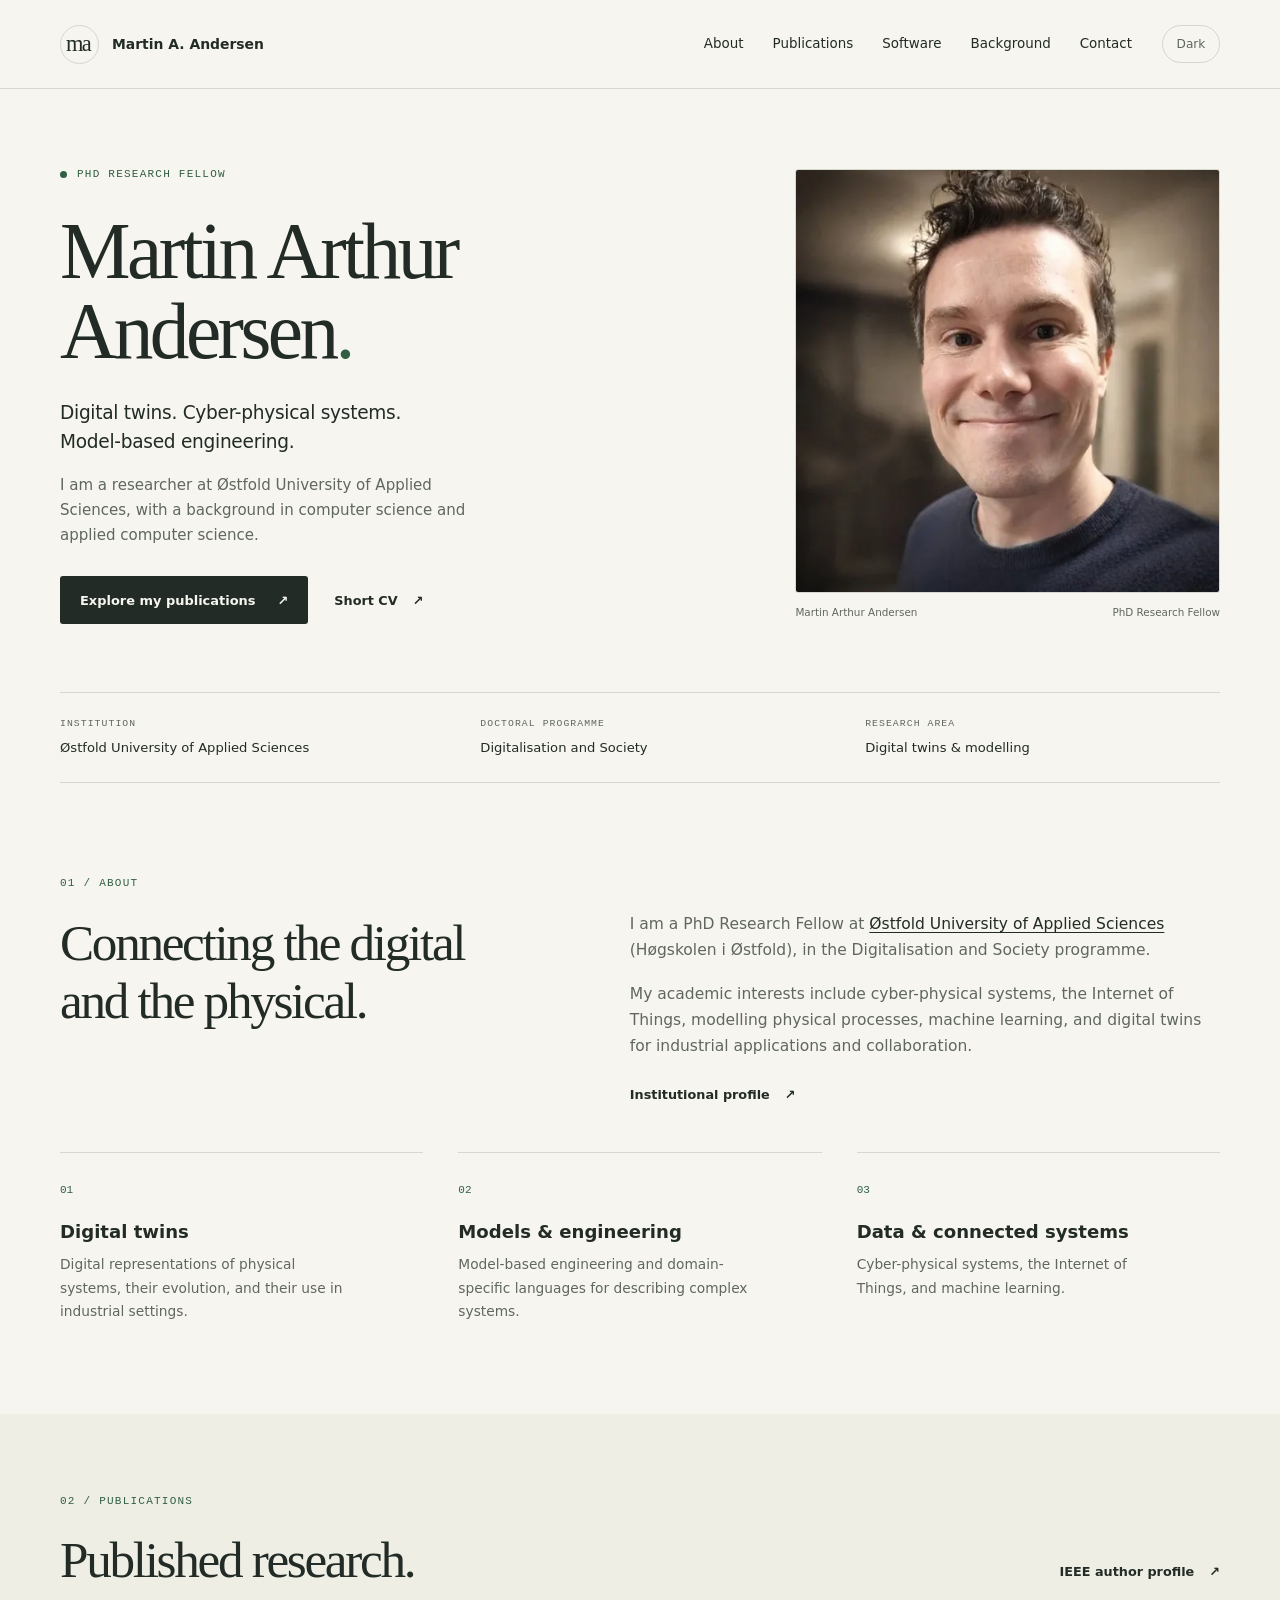
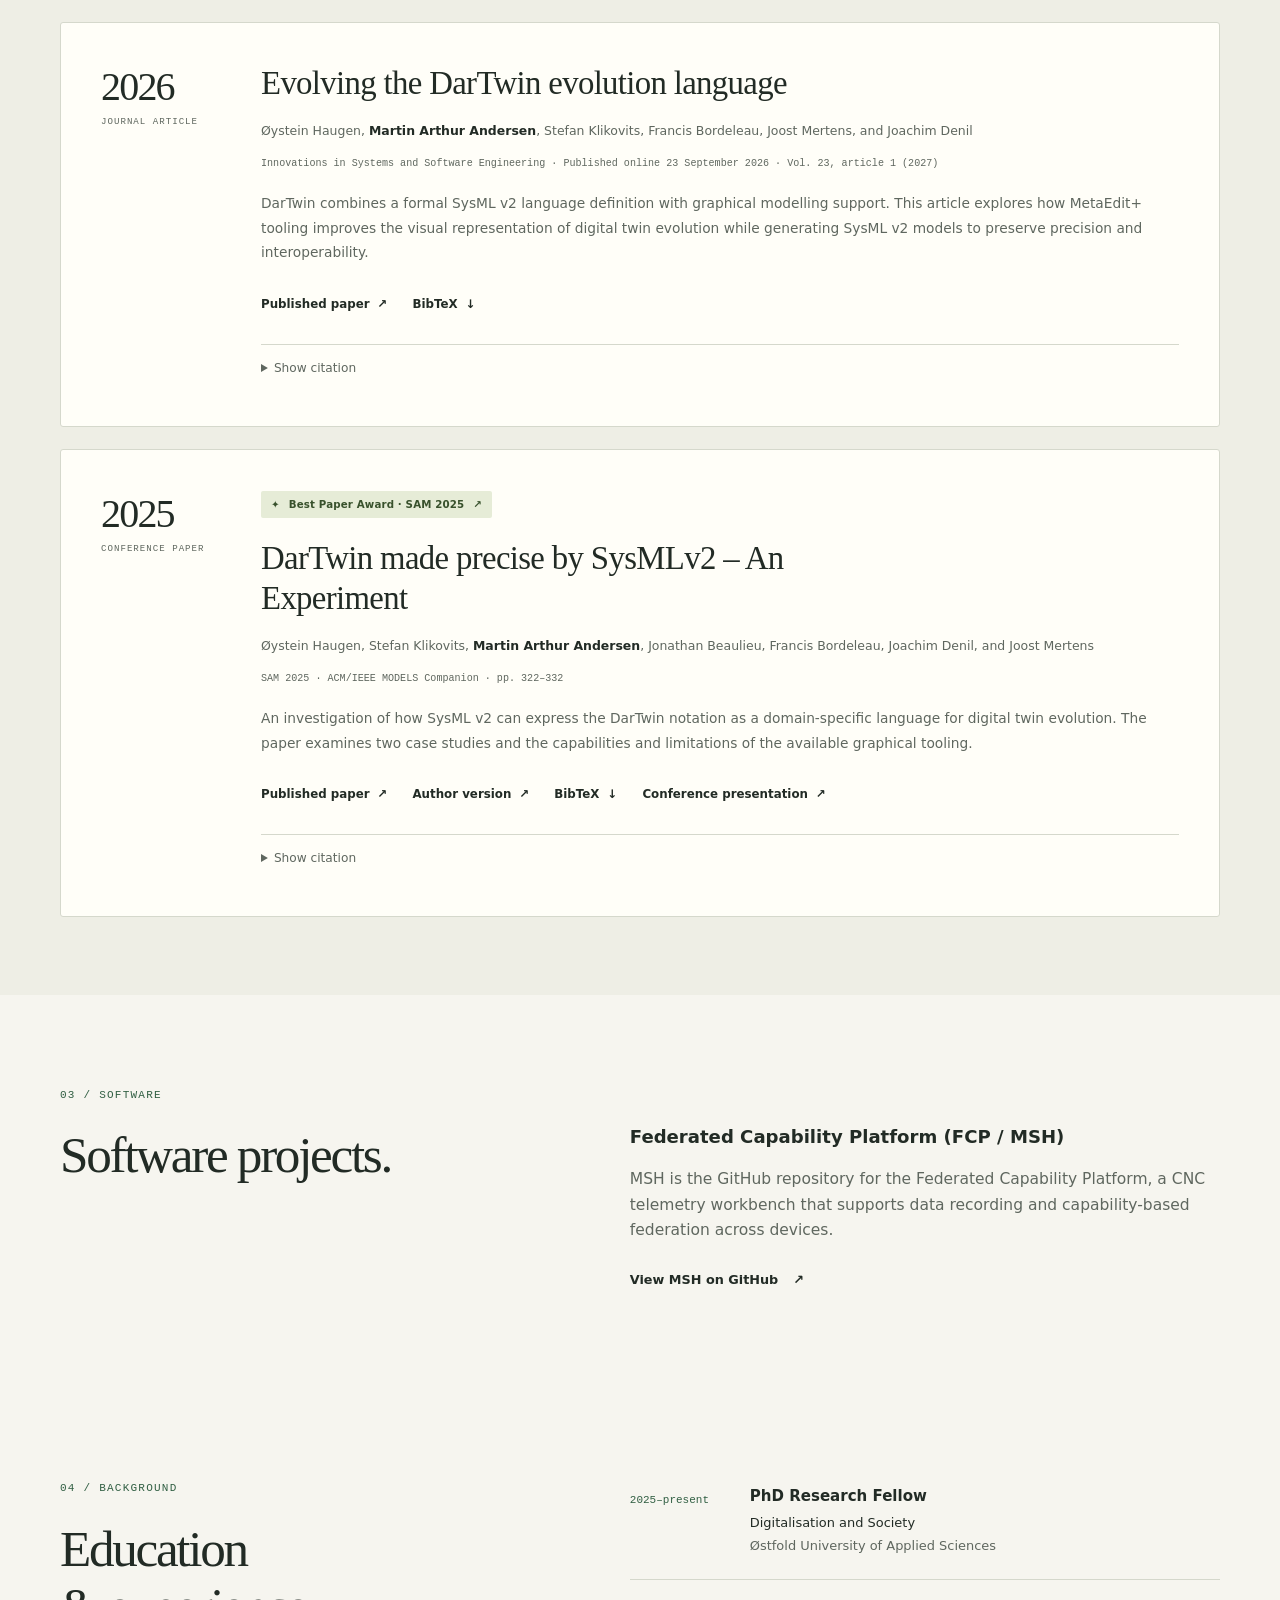
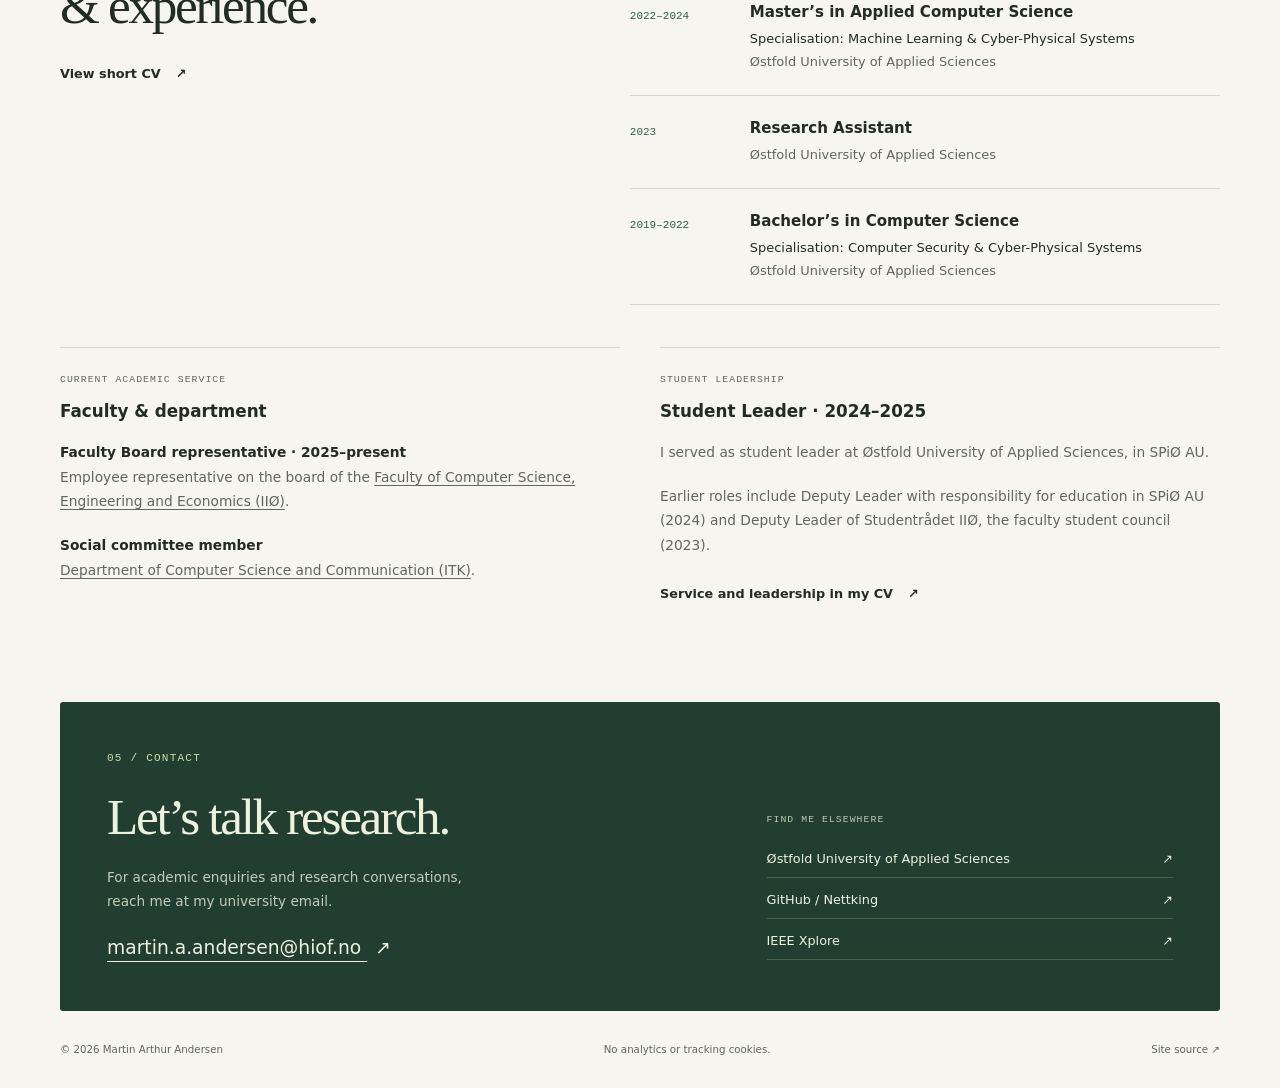
==== commit 23dccb14: "Add published DarTwin journal article and MSH software link" ====
--- a/index.html
+++ b/index.html
@@ -28,7 +28,7 @@
     <div class="container header-inner">
       <a class="wordmark" href="./" aria-label="Martin Arthur Andersen, home"><span class="monogram" aria-hidden="true">ma</span><span>Martin A. Andersen</span></a>
       <nav aria-label="Main navigation">
-        <a href="#about">About</a><a href="#publications">Publications</a><a href="#background">Background</a><a href="#contact">Contact</a>
+        <a href="#about">About</a><a href="#publications">Publications</a><a href="#software">Software</a><a href="#background">Background</a><a href="#contact">Contact</a>
       </nav>
       <button class="theme-toggle" type="button" aria-label="Dark theme" aria-pressed="false" hidden>Dark</button>
     </div>
@@ -68,6 +68,17 @@
     <section class="publication-section" id="publications" aria-labelledby="publications-title">
       <div class="container">
         <div class="section-heading"><div><p class="eyebrow">02 / Publications</p><h2 id="publications-title">Published research.</h2></div><a class="text-link" href="https://ieeexplore.ieee.org/author/555106484345903">IEEE author profile <span aria-hidden="true">↗</span></a></div>
+        <article class="publication" data-publication-id="haugen2027dartwinlanguage">
+          <div class="publication-side"><span class="publication-year">2026</span><span class="micro-label">Journal article</span></div>
+          <div class="publication-content">
+            <h3>Evolving the DarTwin evolution language</h3>
+            <p class="authors">Øystein Haugen, <strong>Martin Arthur Andersen</strong>, Stefan Klikovits, Francis Bordeleau, Joost Mertens, and Joachim Denil</p>
+            <p class="publication-venue">Innovations in Systems and Software Engineering · Published online 23 September 2026 · Vol. 23, article 1 (2027)</p>
+            <p class="publication-summary">DarTwin combines a formal SysML v2 language definition with graphical modelling support. This article explores how MetaEdit+ tooling improves the visual representation of digital twin evolution while generating SysML v2 models to preserve precision and interoperability.</p>
+            <div class="publication-links"><a href="https://doi.org/10.1007/s11334-026-00647-3">Published paper <span aria-hidden="true">↗</span></a><a href="assets/publications.bib" download>BibTeX <span aria-hidden="true">↓</span></a></div>
+            <details class="citation"><summary>Show citation</summary><p id="citation-text-2027">Haugen, Ø., Andersen, M. A., Klikovits, S., Bordeleau, F., Mertens, J., &amp; Denil, J. (2027). Evolving the DarTwin evolution language. Innovations in Systems and Software Engineering, 23, article 1. https://doi.org/10.1007/s11334-026-00647-3 (Published online 23 September 2026.)</p><button class="copy-button" type="button" data-copy="citation-text-2027" hidden>Copy citation</button><span class="copy-status" role="status" aria-live="polite"></span></details>
+          </div>
+        </article>
         <article class="publication" data-publication-id="haugen2025dartwin">
           <div class="publication-side"><span class="publication-year">2025</span><span class="micro-label">Conference paper</span></div>
           <div class="publication-content">
@@ -83,8 +94,18 @@
       </div>
     </section>
 
+
+    <section class="container section" id="software" aria-labelledby="software-title">
+      <div class="section-intro"><p class="eyebrow">03 / Software</p><h2 id="software-title">Software projects.</h2></div>
+      <div class="about-copy">
+        <h3>Federated Capability Platform (FCP / MSH)</h3>
+        <p>MSH is the GitHub repository for the Federated Capability Platform, a CNC telemetry workbench that supports data recording and capability-based federation across devices.</p>
+        <a class="text-link" href="https://github.com/Nettking/msh">View MSH on GitHub <span aria-hidden="true">↗</span></a>
+      </div>
+    </section>
+
     <section class="container section background-section" id="background" aria-labelledby="background-title">
-      <div class="section-intro"><p class="eyebrow">03 / Background</p><h2 id="background-title">Education<br>&amp; experience.</h2><a class="text-link" href="cv.html">View short CV <span aria-hidden="true">↗</span></a></div>
+      <div class="section-intro"><p class="eyebrow">04 / Background</p><h2 id="background-title">Education<br>&amp; experience.</h2><a class="text-link" href="cv.html">View short CV <span aria-hidden="true">↗</span></a></div>
       <div class="background-content">
         <ol class="timeline">
           <li><span class="timeline-date">2025–present</span><div><h3>PhD Research Fellow</h3><p>Digitalisation and Society</p><p class="muted">Østfold University of Applied Sciences</p></div></li>
@@ -109,7 +130,7 @@
     </section>
 
     <section class="container contact-section" id="contact" aria-labelledby="contact-title">
-      <div><p class="eyebrow">04 / Contact</p><h2 id="contact-title">Let’s talk research.</h2><p>For academic enquiries and research conversations,<br class="desktop-break"> reach me at my university email.</p><a class="contact-email" href="mailto:martin.a.andersen@hiof.no">martin.a.andersen@hiof.no <span aria-hidden="true">↗</span></a></div>
+      <div><p class="eyebrow">05 / Contact</p><h2 id="contact-title">Let’s talk research.</h2><p>For academic enquiries and research conversations,<br class="desktop-break"> reach me at my university email.</p><a class="contact-email" href="mailto:martin.a.andersen@hiof.no">martin.a.andersen@hiof.no <span aria-hidden="true">↗</span></a></div>
       <div class="contact-profiles"><span class="micro-label">Find me elsewhere</span><a href="https://www.hiof.no/iio/english/people/aca/martiaan/">Østfold University of Applied Sciences <span aria-hidden="true">↗</span></a><a href="https://github.com/Nettking">GitHub / Nettking <span aria-hidden="true">↗</span></a><a href="https://ieeexplore.ieee.org/author/555106484345903">IEEE Xplore <span aria-hidden="true">↗</span></a></div>
     </section>
   </main>
--- a/assets/style.css
+++ b/assets/style.css
@@ -8,3 +8,7 @@
 @media(max-width:370px){.container{width:calc(100% - 32px)}.wordmark>span:last-child{font-size:.73rem}.hero-copy h1{font-size:3.05rem}.affiliation-strip>div{font-size:.68rem}.publication{padding:19px}.contact-section{padding:23px}.contact-email{font-size:.87rem}}
 @media(prefers-reduced-motion:reduce){html{scroll-behavior:auto}}
 @media print{html{scroll-padding-top:0}body{background:white!important;color:#111!important;font-size:11pt}.site-header,.site-footer,.skip-link,.cv-tools,.hero-art,.theme-toggle,.copy-button{display:none!important}.container{width:100%;max-width:none}.cv-main{padding:0}.cv-header{padding-bottom:14pt;margin-bottom:10pt}.cv-header h1{font-size:28pt}.cv-section{padding-block:13pt;gap:20pt;grid-template-columns:110pt 1fr;break-inside:avoid}.cv-section h2{color:#111!important}.cv-section p{font-size:10pt}.cv-section a{color:#111!important}.cv-header .eyebrow,.muted,.micro-label{color:#444!important}.cv-header p{font-size:10pt}.contact-section,.publication-section{background:white;color:#111}.contact-section p:not(.eyebrow),.contact-section .eyebrow{color:#111}.hero,.section{padding-block:20pt}.contact-section{break-inside:avoid}@page{margin:16mm}}
+
+/* Multiple reviewed publications and compact responsive navigation. */
+.publication+.publication{margin-top:22px}
+@media(max-width:760px){nav{flex-wrap:wrap;justify-content:flex-start;column-gap:14px;row-gap:6px}}
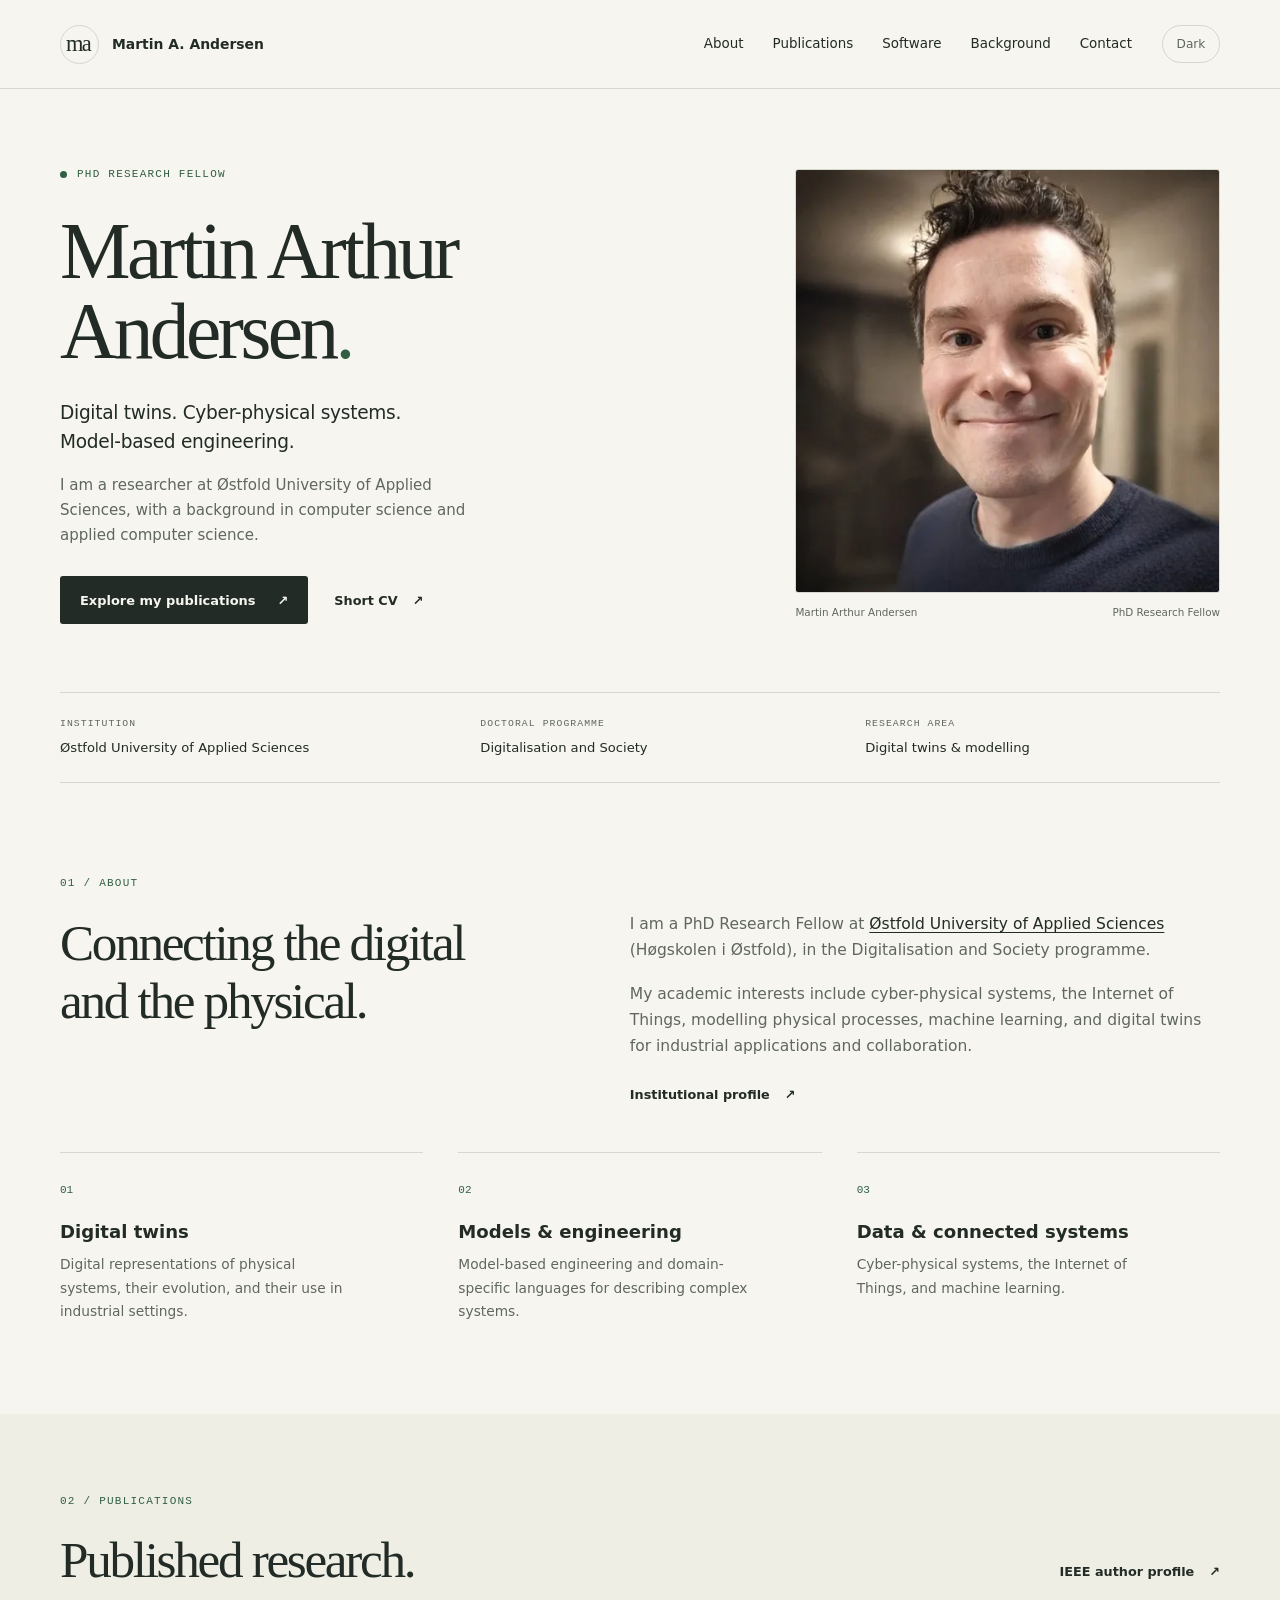
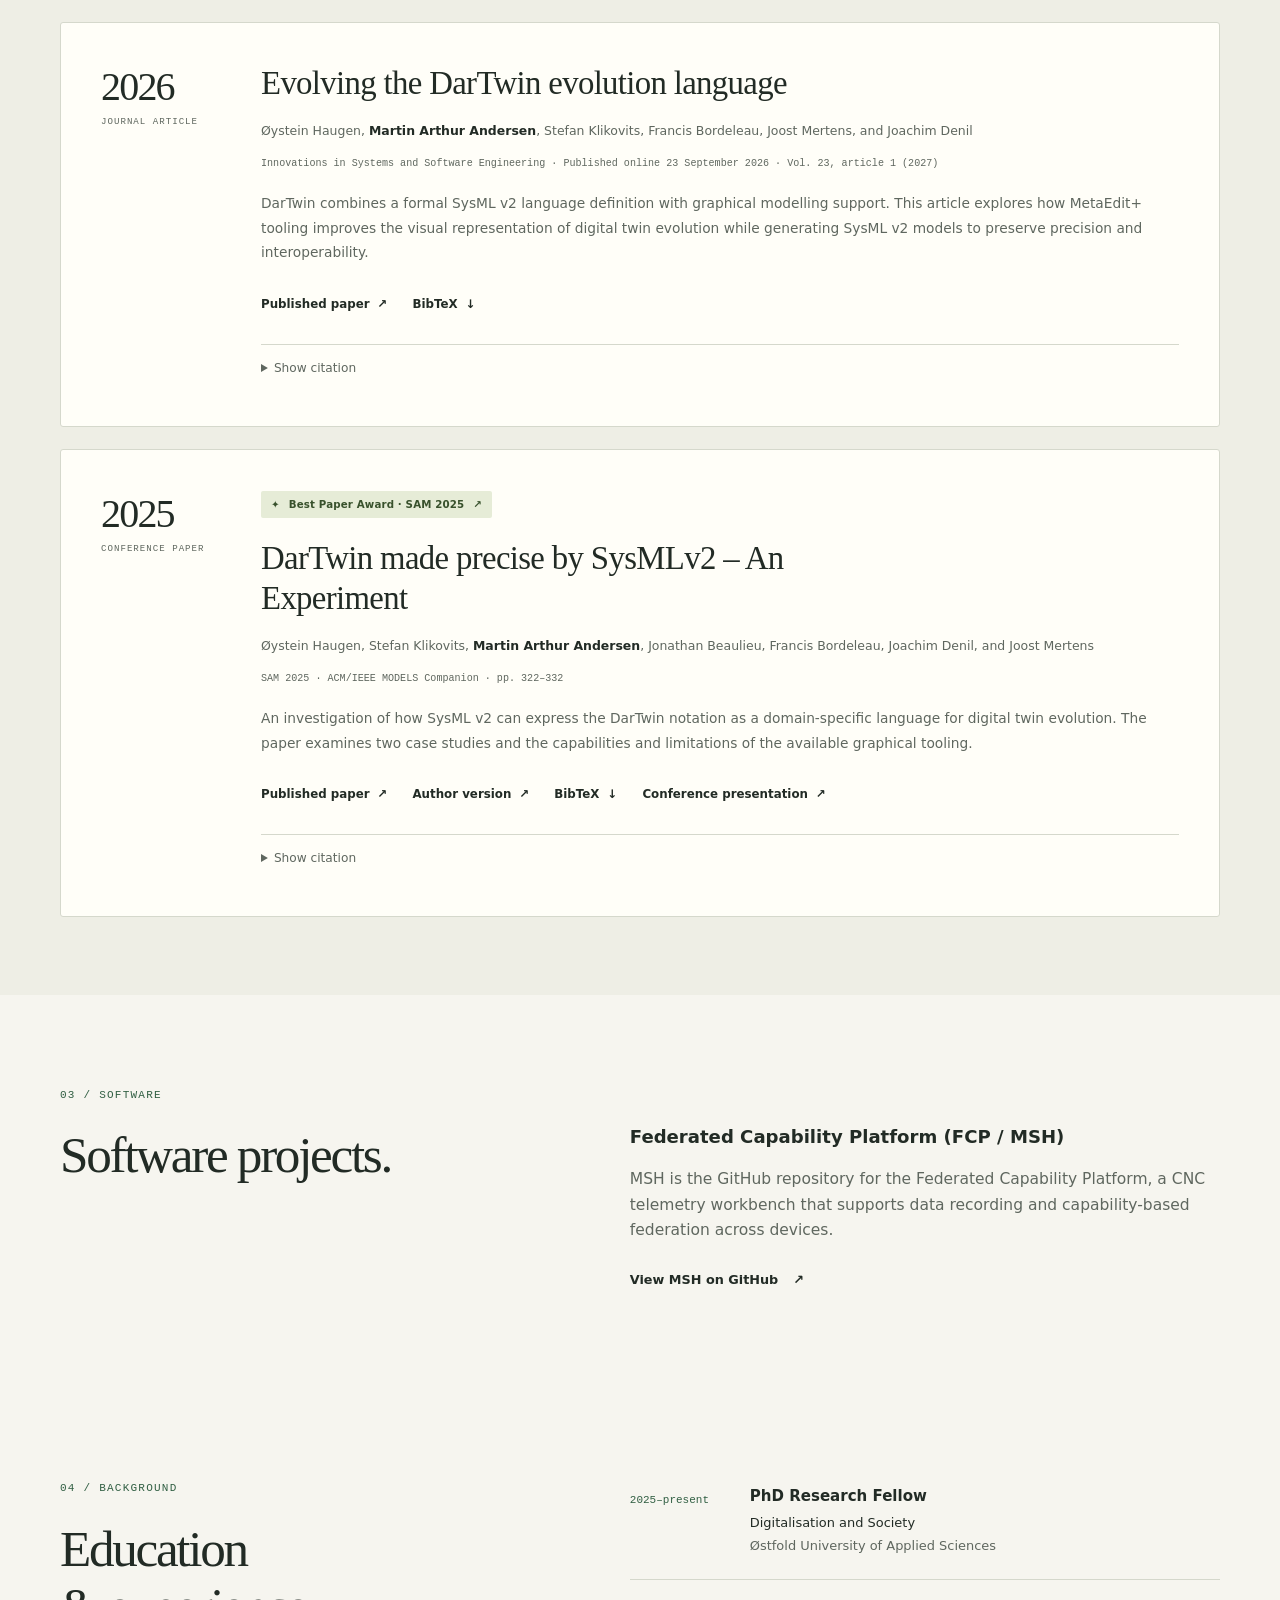
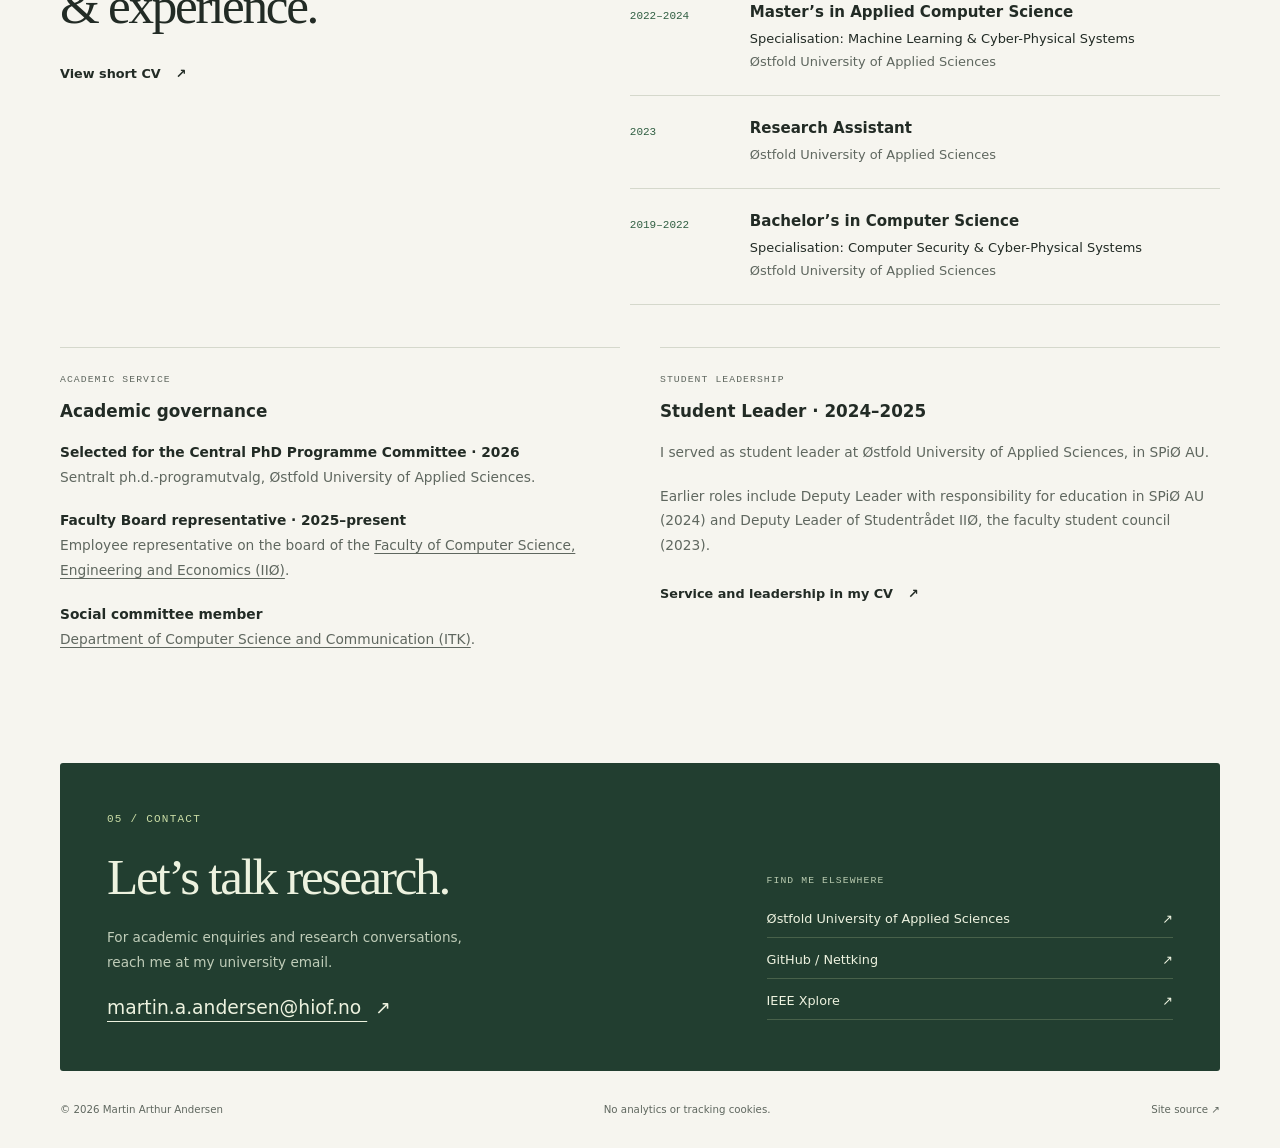
==== commit a2865d59: "Add Central PhD Programme Committee selection to academic service" ====
--- a/index.html
+++ b/index.html
@@ -116,7 +116,8 @@
       </div>
       <div class="service-grid">
         <article class="service-card" aria-labelledby="current-service-title">
-          <p class="micro-label">Current academic service</p><h3 id="current-service-title">Faculty &amp; department</h3>
+          <p class="micro-label">Academic service</p><h3 id="current-service-title">Academic governance</h3>
+          <p><strong>Selected for the Central PhD Programme Committee · 2026</strong><br><span lang="nb">Sentralt ph.d.-programutvalg</span>, Østfold University of Applied Sciences.</p>
           <p><strong>Faculty Board representative · 2025–present</strong><br>Employee representative on the board of the <a href="https://www.hiof.no/iio/english/">Faculty of Computer Science, Engineering and Economics (IIØ)</a>.</p>
           <p><strong>Social committee member</strong><br><a href="https://www.hiof.no/iio/itk/english/">Department of Computer Science and Communication (ITK)</a>.</p>
         </article>
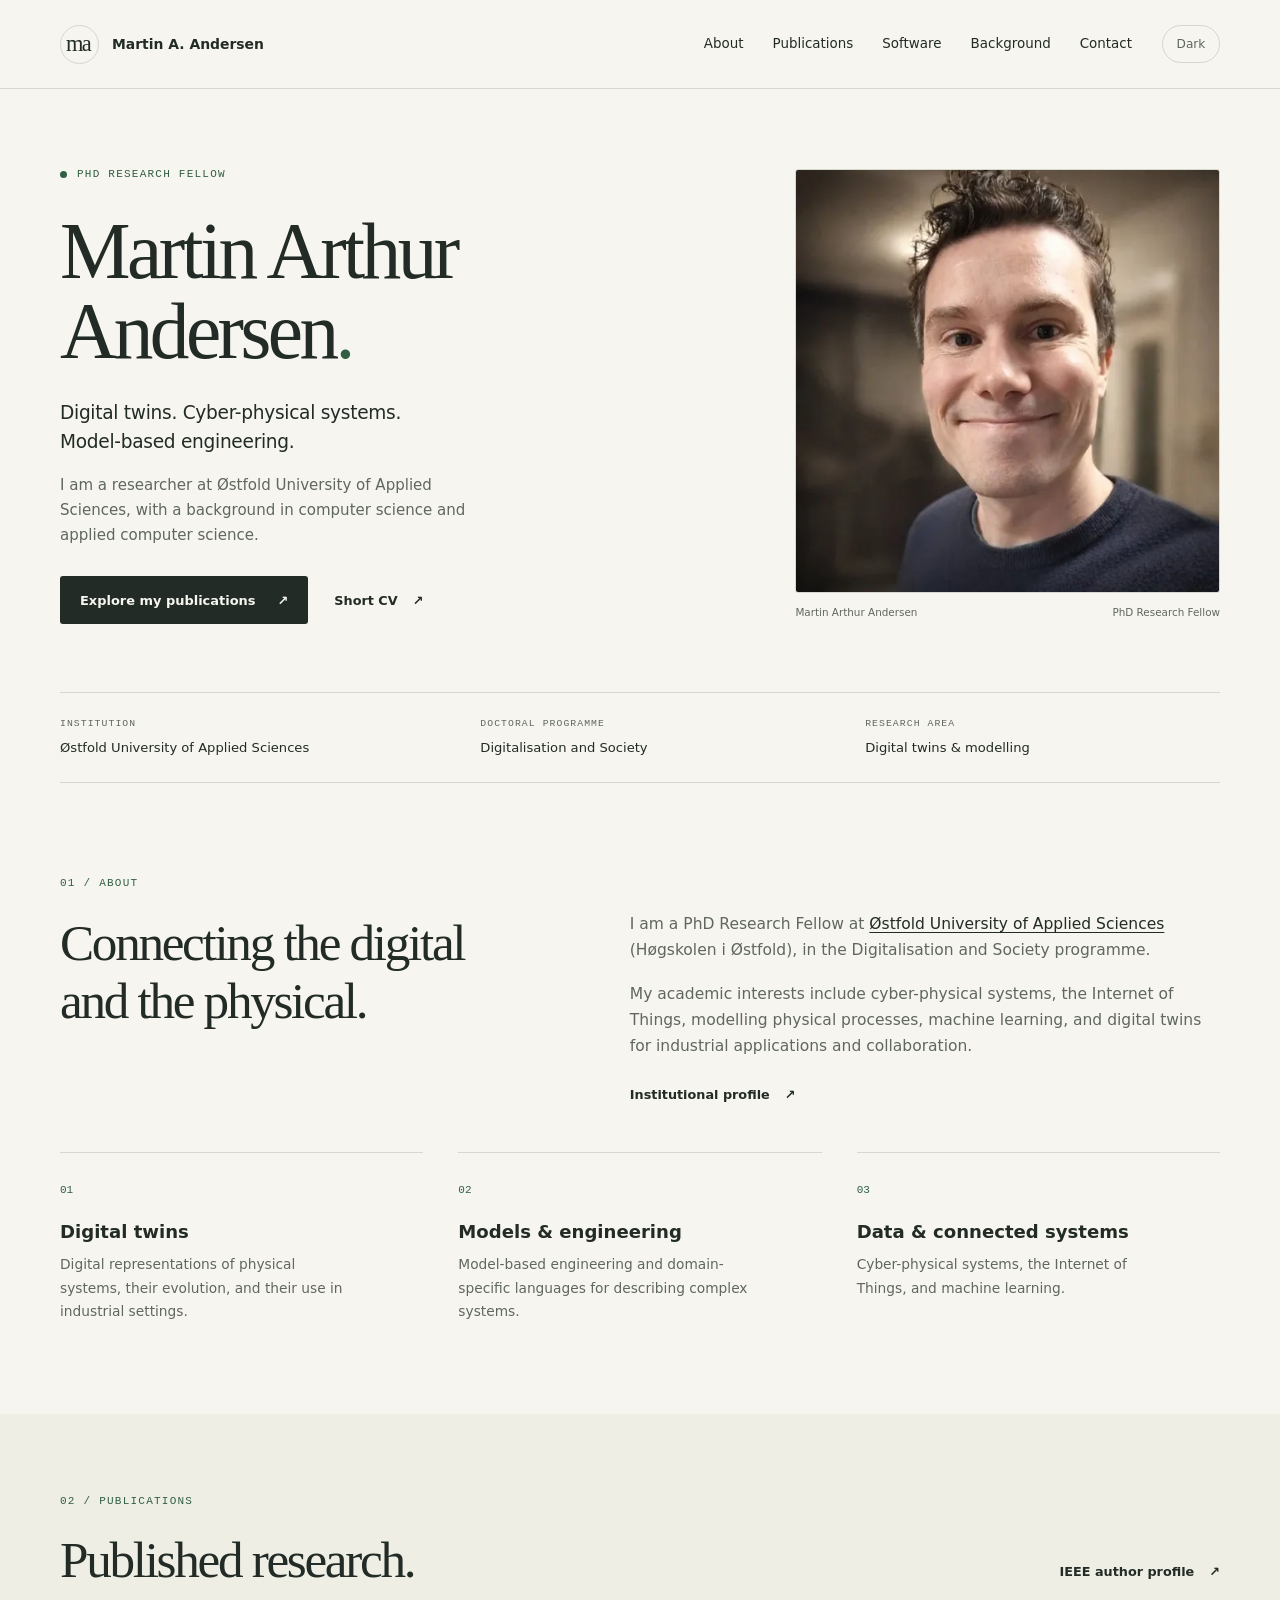
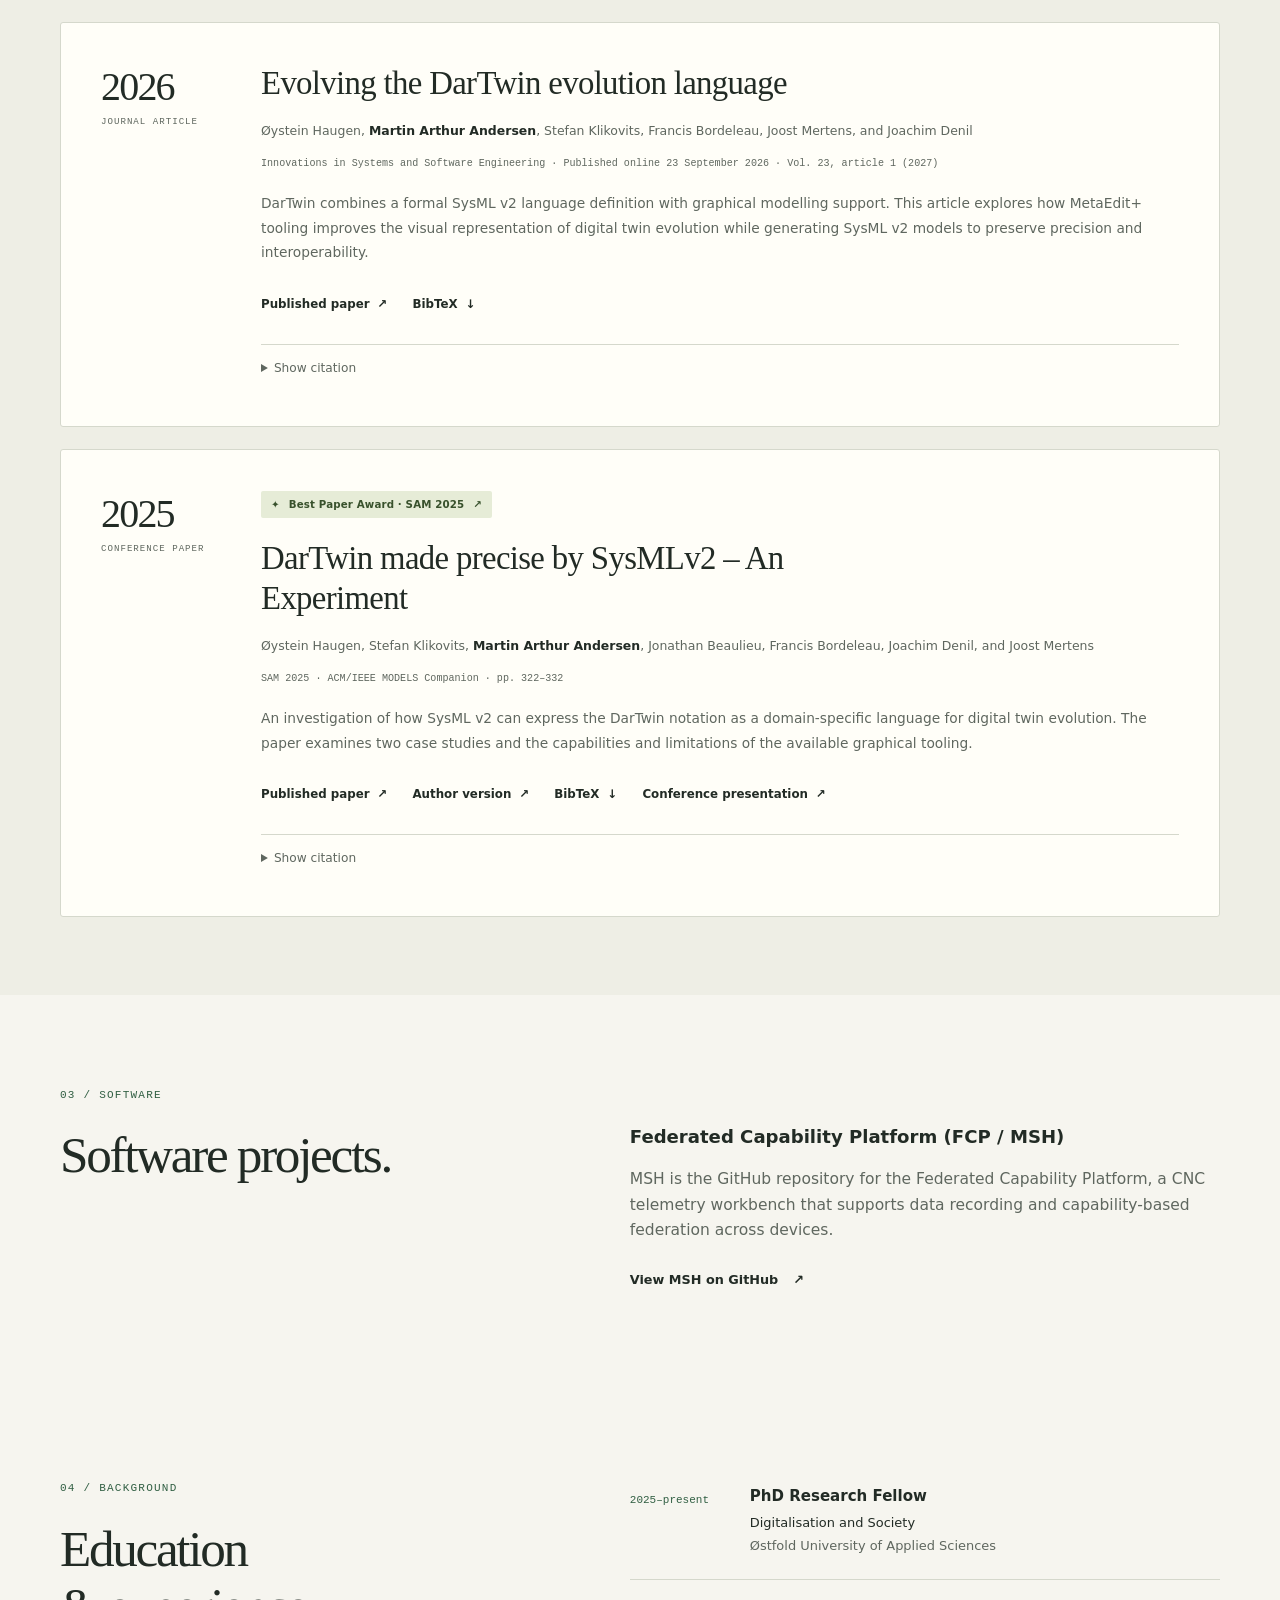
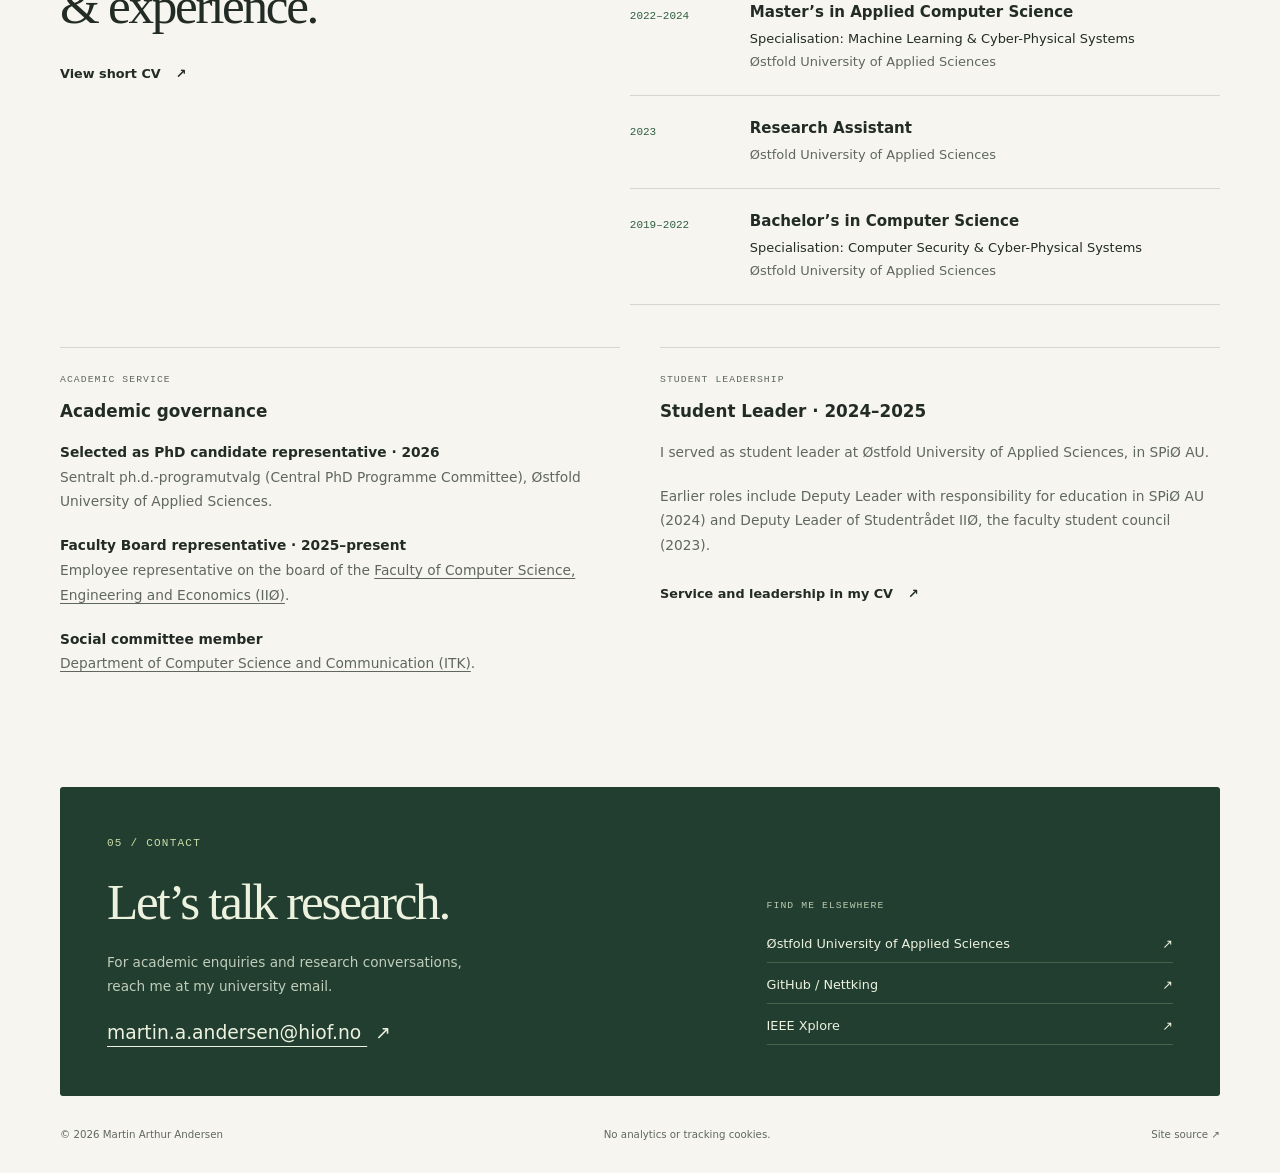
==== commit 411c3b56: "Clarify PhD candidate representative role on central programme committee" ====
--- a/index.html
+++ b/index.html
@@ -117,7 +117,7 @@
       <div class="service-grid">
         <article class="service-card" aria-labelledby="current-service-title">
           <p class="micro-label">Academic service</p><h3 id="current-service-title">Academic governance</h3>
-          <p><strong>Selected for the Central PhD Programme Committee · 2026</strong><br><span lang="nb">Sentralt ph.d.-programutvalg</span>, Østfold University of Applied Sciences.</p>
+          <p><strong>Selected as PhD candidate representative · 2026</strong><br><span lang="nb">Sentralt ph.d.-programutvalg</span> (Central PhD Programme Committee), Østfold University of Applied Sciences.</p>
           <p><strong>Faculty Board representative · 2025–present</strong><br>Employee representative on the board of the <a href="https://www.hiof.no/iio/english/">Faculty of Computer Science, Engineering and Economics (IIØ)</a>.</p>
           <p><strong>Social committee member</strong><br><a href="https://www.hiof.no/iio/itk/english/">Department of Computer Science and Communication (ITK)</a>.</p>
         </article>
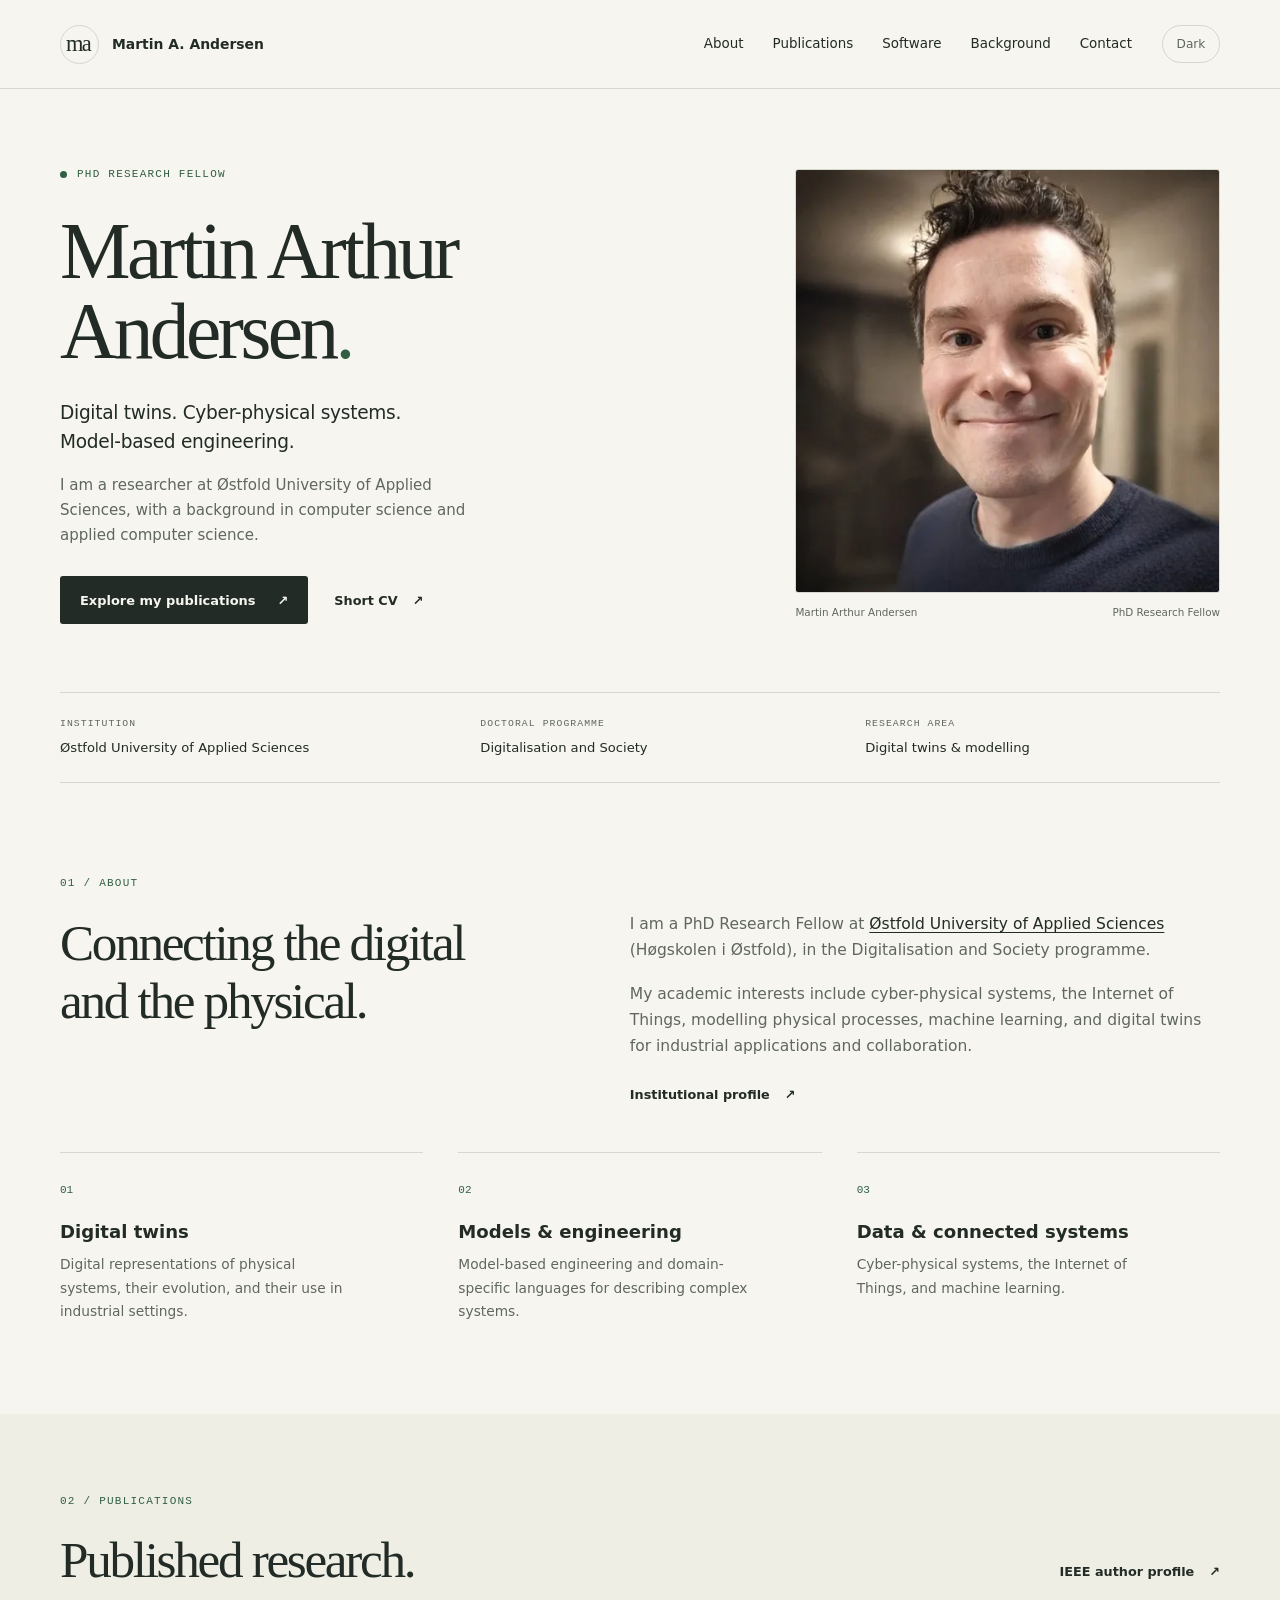
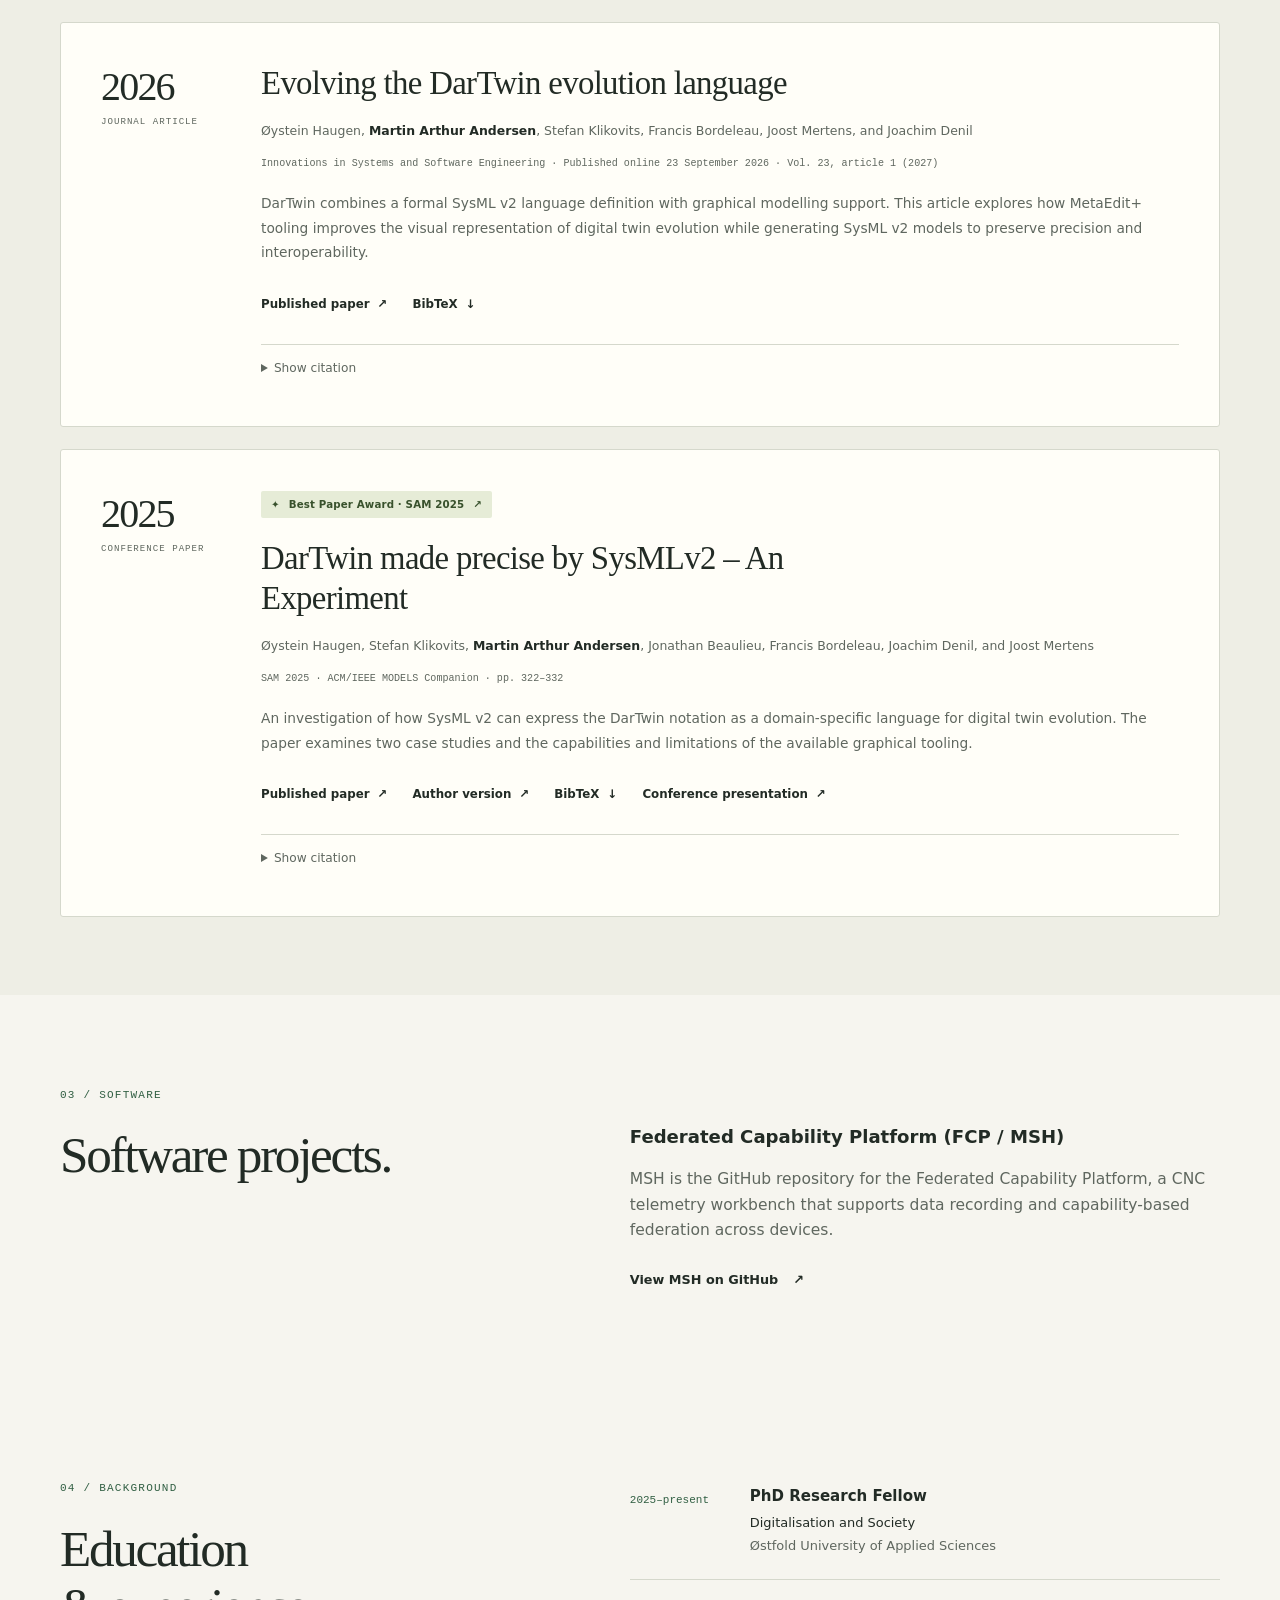
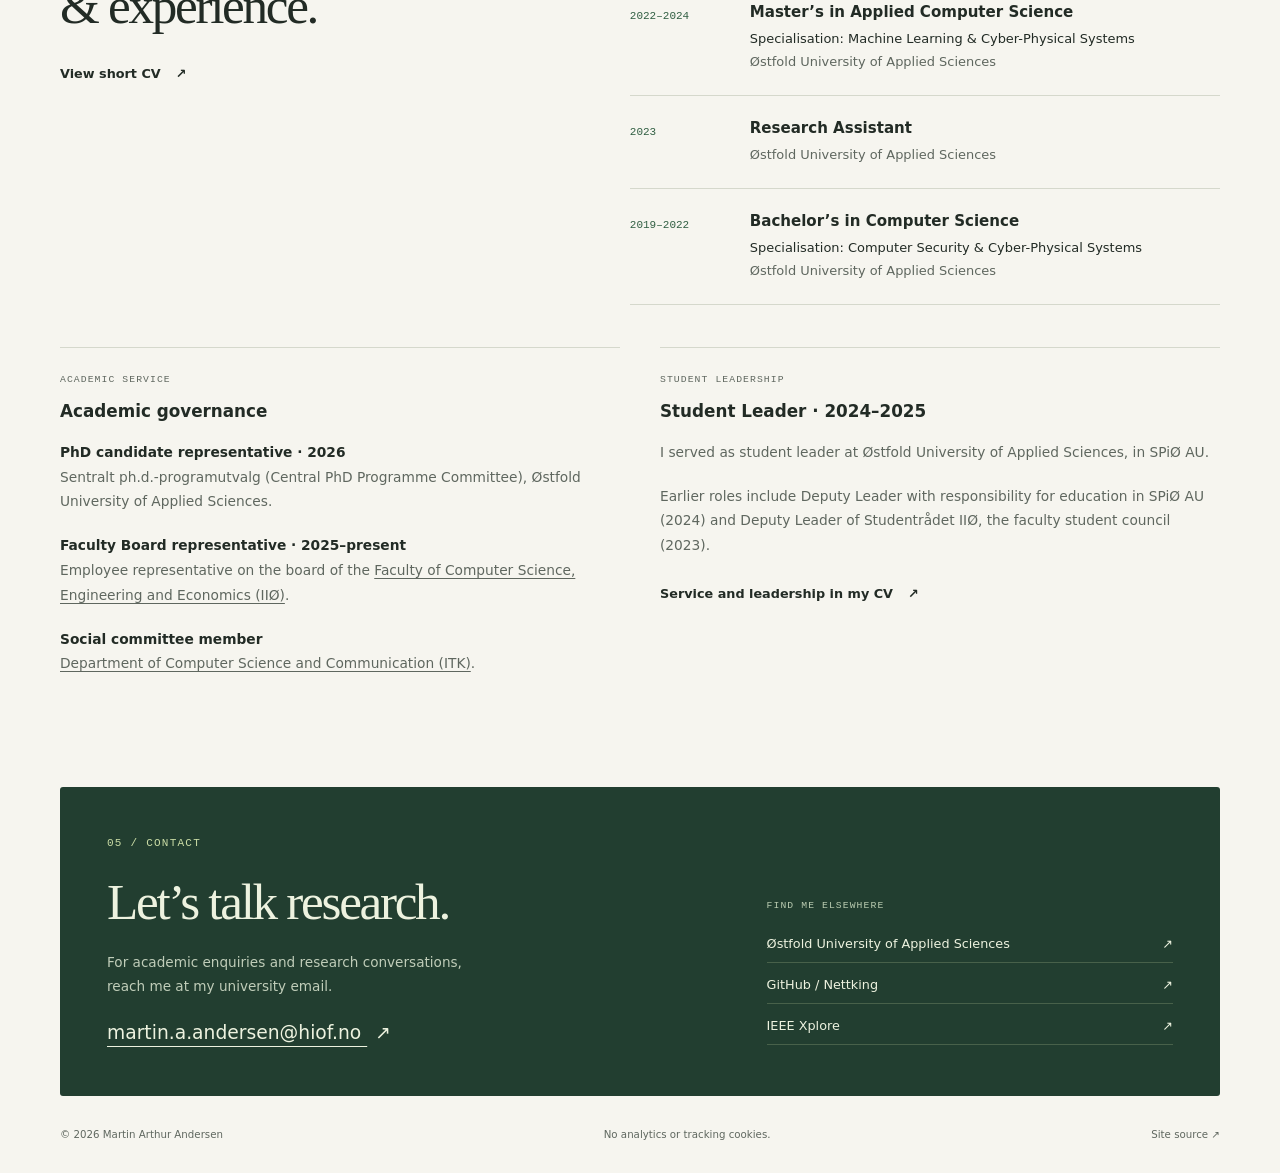
==== commit 53ab9d0d: "Simplify PhD candidate representative wording" ====
--- a/index.html
+++ b/index.html
@@ -117,7 +117,7 @@
       <div class="service-grid">
         <article class="service-card" aria-labelledby="current-service-title">
           <p class="micro-label">Academic service</p><h3 id="current-service-title">Academic governance</h3>
-          <p><strong>Selected as PhD candidate representative · 2026</strong><br><span lang="nb">Sentralt ph.d.-programutvalg</span> (Central PhD Programme Committee), Østfold University of Applied Sciences.</p>
+          <p><strong>PhD candidate representative · 2026</strong><br><span lang="nb">Sentralt ph.d.-programutvalg</span> (Central PhD Programme Committee), Østfold University of Applied Sciences.</p>
           <p><strong>Faculty Board representative · 2025–present</strong><br>Employee representative on the board of the <a href="https://www.hiof.no/iio/english/">Faculty of Computer Science, Engineering and Economics (IIØ)</a>.</p>
           <p><strong>Social committee member</strong><br><a href="https://www.hiof.no/iio/itk/english/">Department of Computer Science and Communication (ITK)</a>.</p>
         </article>
